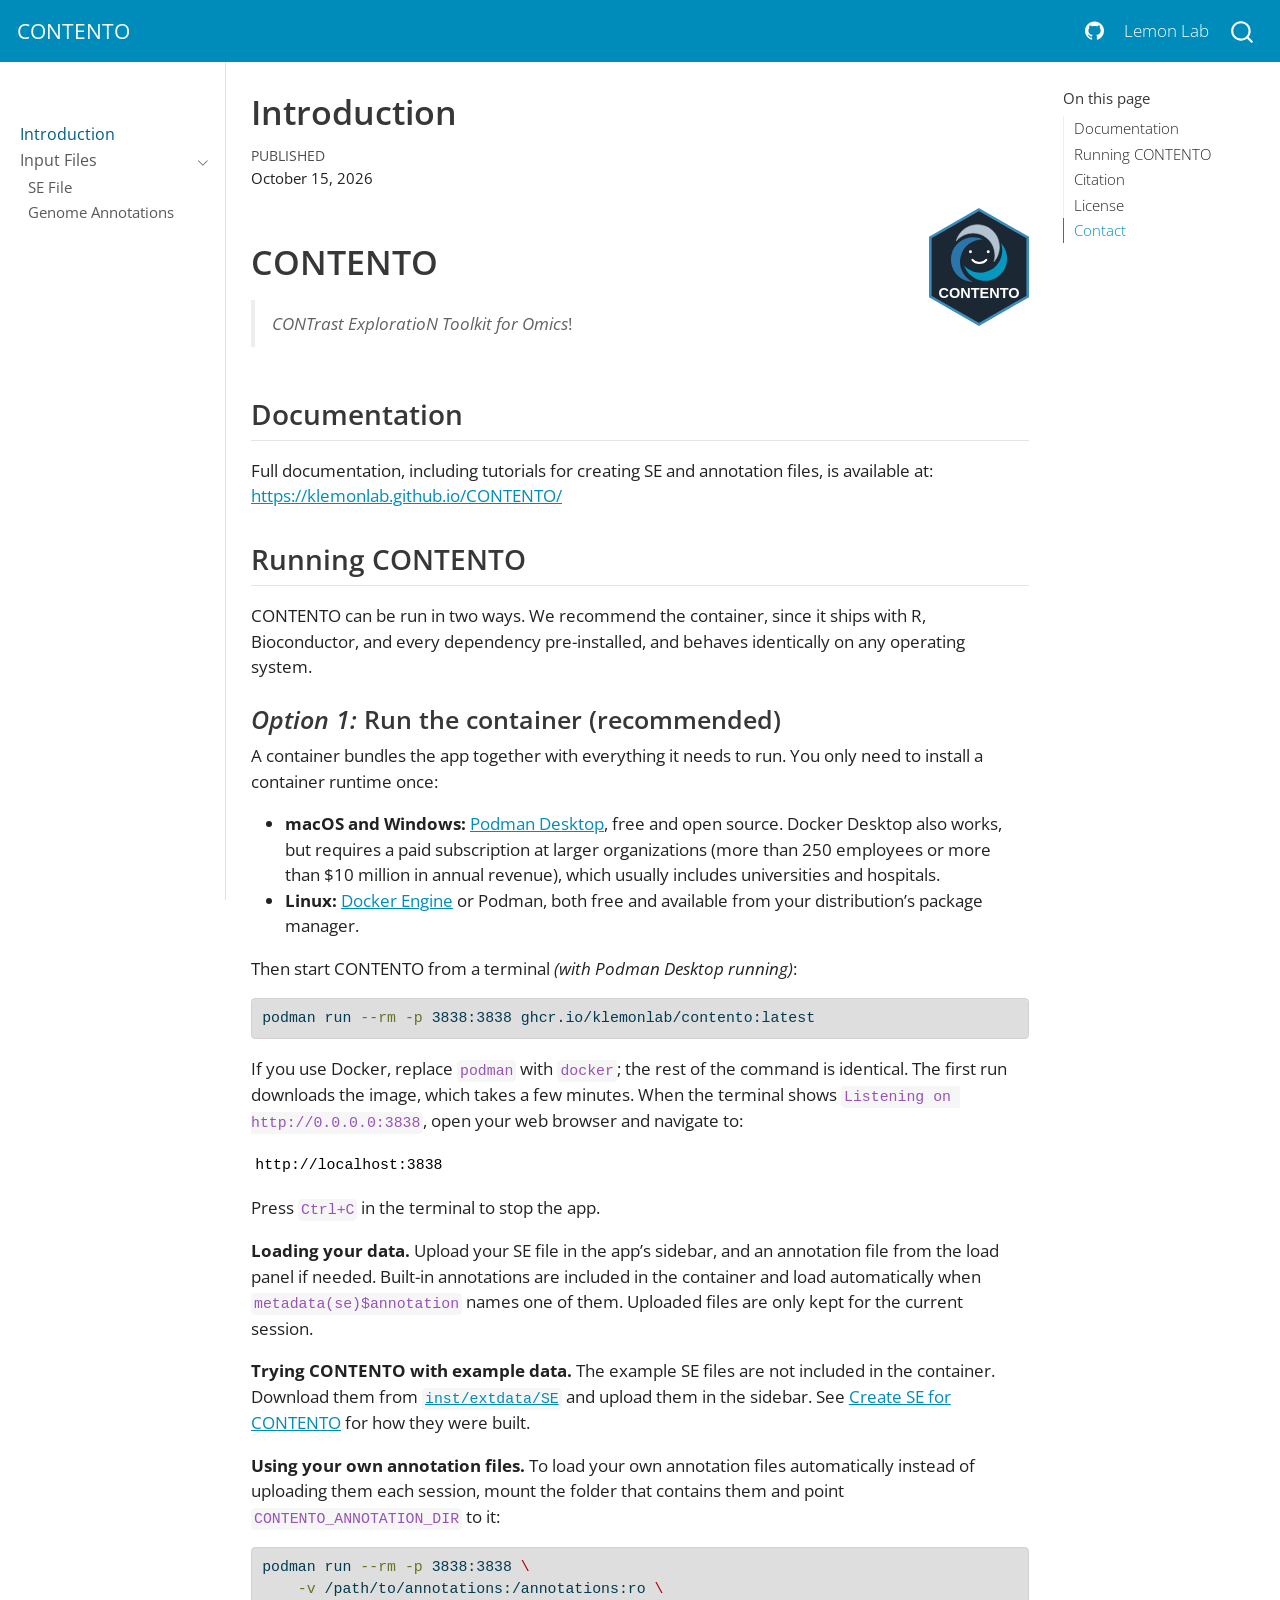
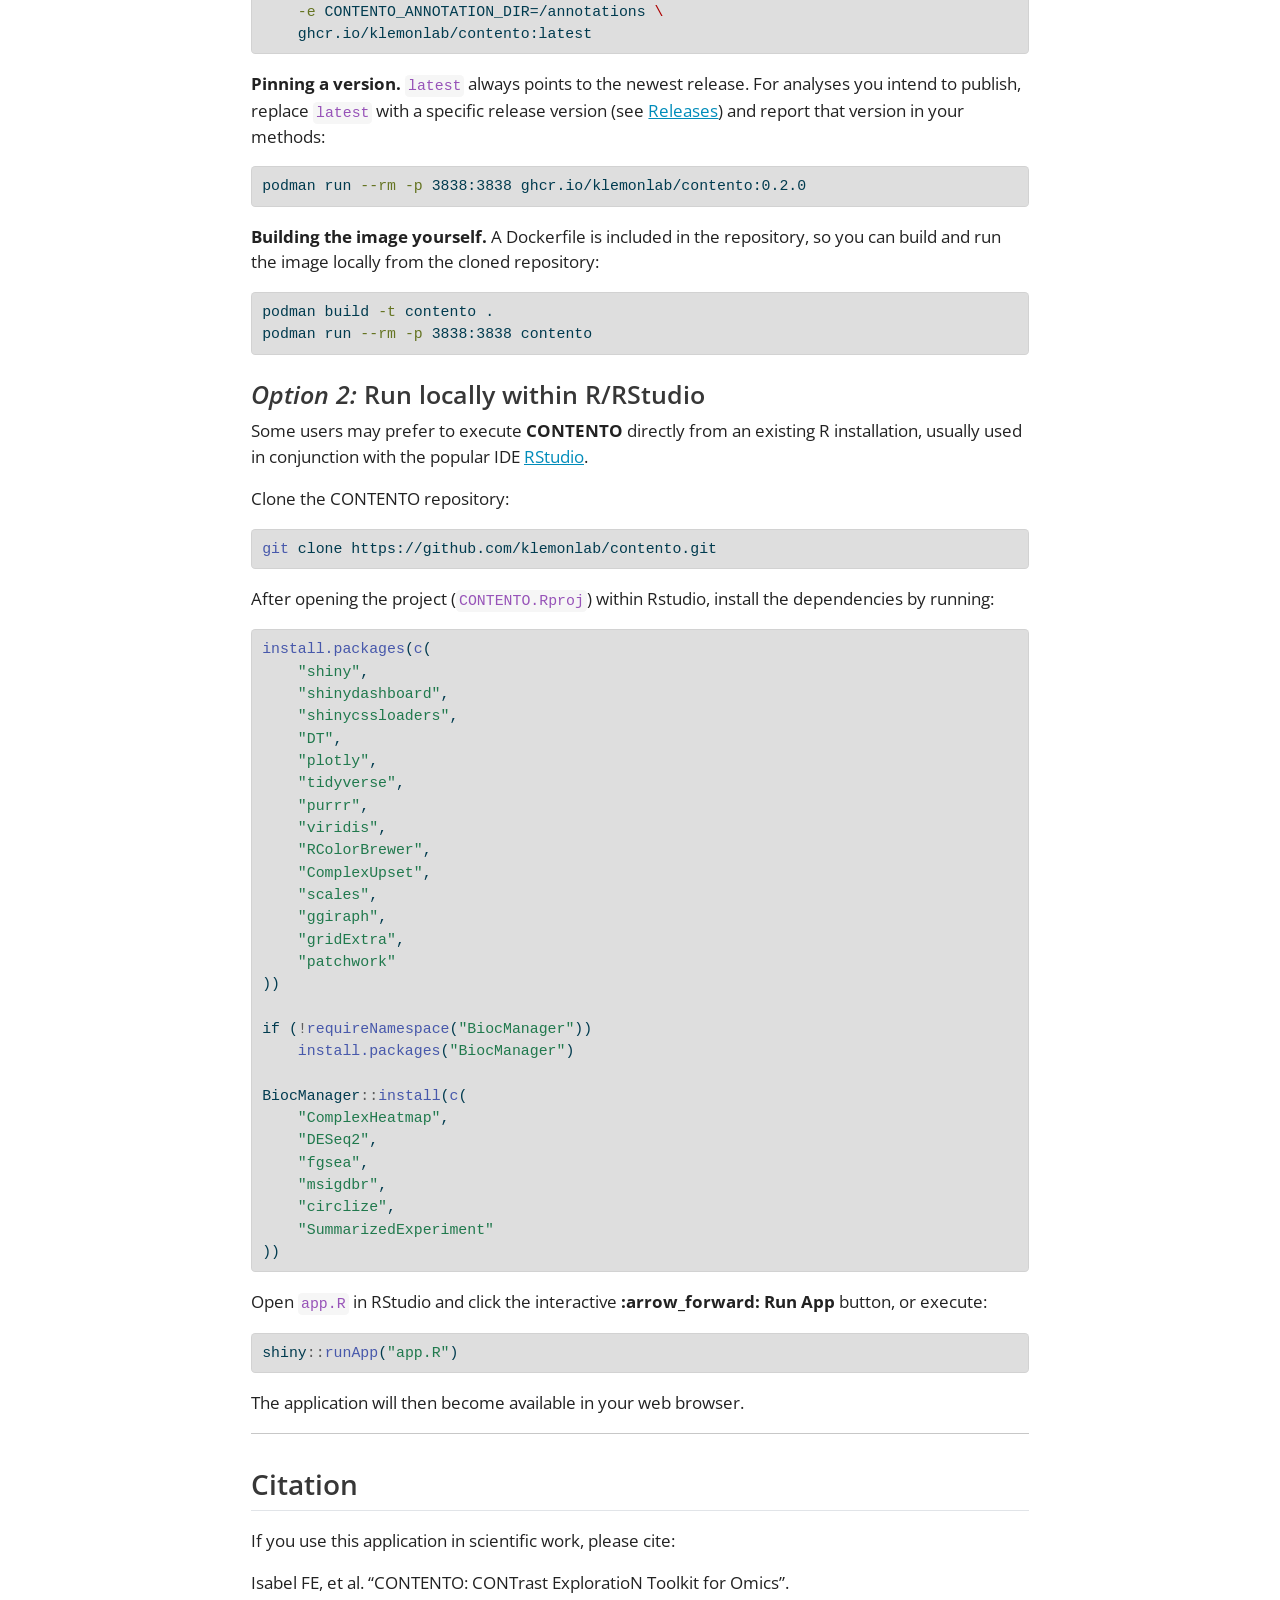
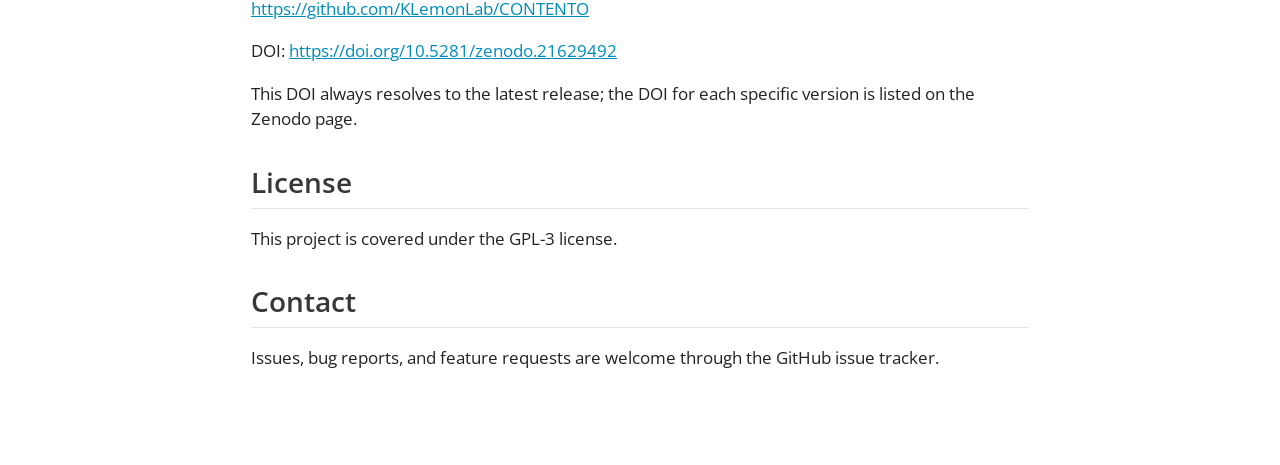
==== docs/index.html @ 4743ede8 "Docs: where to get example files; list built-in annotations" ====
<!DOCTYPE html>
<html xmlns="http://www.w3.org/1999/xhtml" lang="en" xml:lang="en"><head>

<meta charset="utf-8">
<meta name="generator" content="quarto-1.3.433">

<meta name="viewport" content="width=device-width, initial-scale=1.0, user-scalable=yes">

<meta name="dcterms.date" content="2026-10-15">

<title>CONTENTO - Introduction</title>
<style>
code{white-space: pre-wrap;}
span.smallcaps{font-variant: small-caps;}
div.columns{display: flex; gap: min(4vw, 1.5em);}
div.column{flex: auto; overflow-x: auto;}
div.hanging-indent{margin-left: 1.5em; text-indent: -1.5em;}
ul.task-list{list-style: none;}
ul.task-list li input[type="checkbox"] {
  width: 0.8em;
  margin: 0 0.8em 0.2em -1em; /* quarto-specific, see https://github.com/quarto-dev/quarto-cli/issues/4556 */ 
  vertical-align: middle;
}
/* CSS for syntax highlighting */
pre > code.sourceCode { white-space: pre; position: relative; }
pre > code.sourceCode > span { display: inline-block; line-height: 1.25; }
pre > code.sourceCode > span:empty { height: 1.2em; }
.sourceCode { overflow: visible; }
code.sourceCode > span { color: inherit; text-decoration: inherit; }
div.sourceCode { margin: 1em 0; }
pre.sourceCode { margin: 0; }
@media screen {
div.sourceCode { overflow: auto; }
}
@media print {
pre > code.sourceCode { white-space: pre-wrap; }
pre > code.sourceCode > span { text-indent: -5em; padding-left: 5em; }
}
pre.numberSource code
  { counter-reset: source-line 0; }
pre.numberSource code > span
  { position: relative; left: -4em; counter-increment: source-line; }
pre.numberSource code > span > a:first-child::before
  { content: counter(source-line);
    position: relative; left: -1em; text-align: right; vertical-align: baseline;
    border: none; display: inline-block;
    -webkit-touch-callout: none; -webkit-user-select: none;
    -khtml-user-select: none; -moz-user-select: none;
    -ms-user-select: none; user-select: none;
    padding: 0 4px; width: 4em;
  }
pre.numberSource { margin-left: 3em;  padding-left: 4px; }
div.sourceCode
  {   }
@media screen {
pre > code.sourceCode > span > a:first-child::before { text-decoration: underline; }
}
</style>


<script src="site_libs/quarto-nav/quarto-nav.js"></script>
<script src="site_libs/quarto-nav/headroom.min.js"></script>
<script src="site_libs/clipboard/clipboard.min.js"></script>
<script src="site_libs/quarto-search/autocomplete.umd.js"></script>
<script src="site_libs/quarto-search/fuse.min.js"></script>
<script src="site_libs/quarto-search/quarto-search.js"></script>
<meta name="quarto:offset" content="./">
<script src="site_libs/quarto-html/quarto.js"></script>
<script src="site_libs/quarto-html/popper.min.js"></script>
<script src="site_libs/quarto-html/tippy.umd.min.js"></script>
<script src="site_libs/quarto-html/anchor.min.js"></script>
<link href="site_libs/quarto-html/tippy.css" rel="stylesheet">
<link href="site_libs/quarto-html/quarto-syntax-highlighting.css" rel="stylesheet" id="quarto-text-highlighting-styles">
<script src="site_libs/bootstrap/bootstrap.min.js"></script>
<link href="site_libs/bootstrap/bootstrap-icons.css" rel="stylesheet">
<link href="site_libs/bootstrap/bootstrap.min.css" rel="stylesheet" id="quarto-bootstrap" data-mode="light">
<script id="quarto-search-options" type="application/json">{
  "location": "navbar",
  "copy-button": false,
  "collapse-after": 3,
  "panel-placement": "end",
  "type": "overlay",
  "limit": 20,
  "language": {
    "search-no-results-text": "No results",
    "search-matching-documents-text": "matching documents",
    "search-copy-link-title": "Copy link to search",
    "search-hide-matches-text": "Hide additional matches",
    "search-more-match-text": "more match in this document",
    "search-more-matches-text": "more matches in this document",
    "search-clear-button-title": "Clear",
    "search-detached-cancel-button-title": "Cancel",
    "search-submit-button-title": "Submit",
    "search-label": "Search"
  }
}</script>


</head>

<body class="nav-sidebar docked nav-fixed">

<div id="quarto-search-results"></div>
  <header id="quarto-header" class="headroom fixed-top">
    <nav class="navbar navbar-expand-lg navbar-dark ">
      <div class="navbar-container container-fluid">
      <div class="navbar-brand-container">
    <a class="navbar-brand" href="./index.html">
    <span class="navbar-title"><strong>CONTENTO</strong></span>
    </a>
  </div>
            <div id="quarto-search" class="" title="Search"></div>
          <button class="navbar-toggler" type="button" data-bs-toggle="collapse" data-bs-target="#navbarCollapse" aria-controls="navbarCollapse" aria-expanded="false" aria-label="Toggle navigation" onclick="if (window.quartoToggleHeadroom) { window.quartoToggleHeadroom(); }">
  <span class="navbar-toggler-icon"></span>
</button>
          <div class="collapse navbar-collapse" id="navbarCollapse">
            <ul class="navbar-nav navbar-nav-scroll ms-auto">
  <li class="nav-item compact">
    <a class="nav-link" href="https://github.com/KLemonLab/CONTENTO" rel="" target=""><i class="bi bi-github" role="img" aria-label="GitHub">
</i> 
 <span class="menu-text"></span></a>
  </li>  
  <li class="nav-item">
    <a class="nav-link" href="https://www.bcm.edu/research/faculty-labs/katherine-lemon-lab" rel="" target="">
 <span class="menu-text">Lemon Lab</span></a>
  </li>  
</ul>
            <div class="quarto-navbar-tools">
</div>
          </div> <!-- /navcollapse -->
      </div> <!-- /container-fluid -->
    </nav>
  <nav class="quarto-secondary-nav">
    <div class="container-fluid d-flex">
      <button type="button" class="quarto-btn-toggle btn" data-bs-toggle="collapse" data-bs-target="#quarto-sidebar,#quarto-sidebar-glass" aria-controls="quarto-sidebar" aria-expanded="false" aria-label="Toggle sidebar navigation" onclick="if (window.quartoToggleHeadroom) { window.quartoToggleHeadroom(); }">
        <i class="bi bi-layout-text-sidebar-reverse"></i>
      </button>
      <nav class="quarto-page-breadcrumbs" aria-label="breadcrumb"><ol class="breadcrumb"><li class="breadcrumb-item"><a href="./index.html">Introduction</a></li></ol></nav>
      <a class="flex-grow-1" role="button" data-bs-toggle="collapse" data-bs-target="#quarto-sidebar,#quarto-sidebar-glass" aria-controls="quarto-sidebar" aria-expanded="false" aria-label="Toggle sidebar navigation" onclick="if (window.quartoToggleHeadroom) { window.quartoToggleHeadroom(); }">      
      </a>
      <button type="button" class="btn quarto-search-button" aria-label="" onclick="window.quartoOpenSearch();">
        <i class="bi bi-search"></i>
      </button>
    </div>
  </nav>
</header>
<!-- content -->
<div id="quarto-content" class="quarto-container page-columns page-rows-contents page-layout-full page-navbar">
<!-- sidebar -->
  <nav id="quarto-sidebar" class="sidebar collapse collapse-horizontal sidebar-navigation docked overflow-auto">
        <div class="mt-2 flex-shrink-0 align-items-center">
        <div class="sidebar-search">
        <div id="quarto-search" class="" title="Search"></div>
        </div>
        </div>
    <div class="sidebar-menu-container"> 
    <ul class="list-unstyled mt-1">
        <li class="sidebar-item">
  <div class="sidebar-item-container"> 
  <a href="./index.html" class="sidebar-item-text sidebar-link active">
 <span class="menu-text">Introduction</span></a>
  </div>
</li>
        <li class="sidebar-item sidebar-item-section">
      <div class="sidebar-item-container"> 
            <a class="sidebar-item-text sidebar-link text-start" data-bs-toggle="collapse" data-bs-target="#quarto-sidebar-section-1" aria-expanded="true">
 <span class="menu-text">Input Files</span></a>
          <a class="sidebar-item-toggle text-start" data-bs-toggle="collapse" data-bs-target="#quarto-sidebar-section-1" aria-expanded="true" aria-label="Toggle section">
            <i class="bi bi-chevron-right ms-2"></i>
          </a> 
      </div>
      <ul id="quarto-sidebar-section-1" class="collapse list-unstyled sidebar-section depth1 show">  
          <li class="sidebar-item">
  <div class="sidebar-item-container"> 
  <a href="./create-se-file.html" class="sidebar-item-text sidebar-link">
 <span class="menu-text">SE File</span></a>
  </div>
</li>
          <li class="sidebar-item">
  <div class="sidebar-item-container"> 
  <a href="./create-genome-annotations.html" class="sidebar-item-text sidebar-link">
 <span class="menu-text">Genome Annotations</span></a>
  </div>
</li>
      </ul>
  </li>
    </ul>
    </div>
</nav>
<div id="quarto-sidebar-glass" data-bs-toggle="collapse" data-bs-target="#quarto-sidebar,#quarto-sidebar-glass"></div>
<!-- margin-sidebar -->
    <div id="quarto-margin-sidebar" class="sidebar margin-sidebar">
        <nav id="TOC" role="doc-toc" class="toc-active">
    <h2 id="toc-title">On this page</h2>
   
  <ul class="collapse">
  <li><a href="#documentation" id="toc-documentation" class="nav-link active" data-scroll-target="#documentation">Documentation</a></li>
  <li><a href="#running-contento" id="toc-running-contento" class="nav-link" data-scroll-target="#running-contento">Running CONTENTO</a></li>
  <li><a href="#citation" id="toc-citation" class="nav-link" data-scroll-target="#citation">Citation</a></li>
  <li><a href="#license" id="toc-license" class="nav-link" data-scroll-target="#license">License</a></li>
  <li><a href="#contact" id="toc-contact" class="nav-link" data-scroll-target="#contact">Contact</a></li>
  </ul>
</nav>
    </div>
<!-- main -->
<main class="content column-body" id="quarto-document-content">

<header id="title-block-header" class="quarto-title-block default">
<div class="quarto-title">
<h1 class="title">Introduction</h1>
</div>



<div class="quarto-title-meta">

    
    <div>
    <div class="quarto-title-meta-heading">Published</div>
    <div class="quarto-title-meta-contents">
      <p class="date">October 15, 2026</p>
    </div>
  </div>
  
    
  </div>
  

</header>

<div class="columns">
<div class="column" style="width:75%;">
<section id="contento" class="level1">
<h1>CONTENTO</h1>
<blockquote class="blockquote">
<p><em>CONTrast ExploratioN Toolkit for Omics</em>!</p>
</blockquote>
</section>
</div><div class="column" style="width:25%;">
<div class="quarto-figure quarto-figure-right">
<figure class="figure">
<p><img src="images/logo_hex-01.svg" class="img-fluid figure-img" width="100"></p>
</figure>
</div>
</div>
</div>
<section id="documentation" class="level2">
<h2 class="anchored" data-anchor-id="documentation">Documentation</h2>
<p>Full documentation, including tutorials for creating SE and annotation files, is available at: <a href="https://klemonlab.github.io/CONTENTO/" class="uri">https://klemonlab.github.io/CONTENTO/</a></p>
</section>
<section id="running-contento" class="level2">
<h2 class="anchored" data-anchor-id="running-contento">Running CONTENTO</h2>
<p>CONTENTO can be run in two ways. We recommend the container, since it ships with R, Bioconductor, and every dependency pre-installed, and behaves identically on any operating system.</p>
<section id="option-1-run-the-container-recommended" class="level3">
<h3 class="anchored" data-anchor-id="option-1-run-the-container-recommended"><em>Option 1:</em> Run the container (recommended)</h3>
<p>A container bundles the app together with everything it needs to run. You only need to install a container runtime once:</p>
<ul>
<li><strong>macOS and Windows:</strong> <a href="https://podman-desktop.io/">Podman Desktop</a>, free and open source. Docker Desktop also works, but requires a paid subscription at larger organizations (more than 250 employees or more than $10 million in annual revenue), which usually includes universities and hospitals.</li>
<li><strong>Linux:</strong> <a href="https://docs.docker.com/engine/install/">Docker Engine</a> or Podman, both free and available from your distribution’s package manager.</li>
</ul>
<p>Then start CONTENTO from a terminal <em>(with Podman Desktop running)</em>:</p>
<div class="cell">
<div class="sourceCode cell-code" id="cb1"><pre class="sourceCode bash code-with-copy"><code class="sourceCode bash"><span id="cb1-1"><a href="#cb1-1" aria-hidden="true" tabindex="-1"></a><span class="ex">podman</span> run <span class="at">--rm</span> <span class="at">-p</span> 3838:3838 ghcr.io/klemonlab/contento:latest</span></code><button title="Copy to Clipboard" class="code-copy-button"><i class="bi"></i></button></pre></div>
</div>
<p>If you use Docker, replace <code>podman</code> with <code>docker</code>; the rest of the command is identical. The first run downloads the image, which takes a few minutes. When the terminal shows <code>Listening on http://0.0.0.0:3838</code>, open your web browser and navigate to:</p>
<pre><code>http://localhost:3838</code></pre>
<p>Press <code>Ctrl+C</code> in the terminal to stop the app.</p>
<p><strong>Loading your data.</strong> Upload your SE file in the app’s sidebar, and an annotation file from the load panel if needed. Built-in annotations are included in the container and load automatically when <code>metadata(se)$annotation</code> names one of them. Uploaded files are only kept for the current session.</p>
<p><strong>Trying CONTENTO with example data.</strong> The example SE files are not included in the container. Download them from <a href="https://github.com/KLemonLab/CONTENTO/tree/main/inst/extdata/SE"><code>inst/extdata/SE</code></a> and upload them in the sidebar. See <a href="create-se-file.html">Create SE for CONTENTO</a> for how they were built.</p>
<p><strong>Using your own annotation files.</strong> To load your own annotation files automatically instead of uploading them each session, mount the folder that contains them and point <code>CONTENTO_ANNOTATION_DIR</code> to it:</p>
<div class="cell">
<div class="sourceCode cell-code" id="cb3"><pre class="sourceCode bash code-with-copy"><code class="sourceCode bash"><span id="cb3-1"><a href="#cb3-1" aria-hidden="true" tabindex="-1"></a><span class="ex">podman</span> run <span class="at">--rm</span> <span class="at">-p</span> 3838:3838 <span class="dt">\</span></span>
<span id="cb3-2"><a href="#cb3-2" aria-hidden="true" tabindex="-1"></a>    <span class="at">-v</span> /path/to/annotations:/annotations:ro <span class="dt">\</span></span>
<span id="cb3-3"><a href="#cb3-3" aria-hidden="true" tabindex="-1"></a>    <span class="at">-e</span> CONTENTO_ANNOTATION_DIR=/annotations <span class="dt">\</span></span>
<span id="cb3-4"><a href="#cb3-4" aria-hidden="true" tabindex="-1"></a>    ghcr.io/klemonlab/contento:latest</span></code><button title="Copy to Clipboard" class="code-copy-button"><i class="bi"></i></button></pre></div>
</div>
<p><strong>Pinning a version.</strong> <code>latest</code> always points to the newest release. For analyses you intend to publish, replace <code>latest</code> with a specific release version (see <a href="https://github.com/KLemonLab/CONTENTO/releases">Releases</a>) and report that version in your methods:</p>
<div class="cell">
<div class="sourceCode cell-code" id="cb4"><pre class="sourceCode bash code-with-copy"><code class="sourceCode bash"><span id="cb4-1"><a href="#cb4-1" aria-hidden="true" tabindex="-1"></a><span class="ex">podman</span> run <span class="at">--rm</span> <span class="at">-p</span> 3838:3838 ghcr.io/klemonlab/contento:0.2.0</span></code><button title="Copy to Clipboard" class="code-copy-button"><i class="bi"></i></button></pre></div>
</div>
<p><strong>Building the image yourself.</strong> A Dockerfile is included in the repository, so you can build and run the image locally from the cloned repository:</p>
<div class="cell">
<div class="sourceCode cell-code" id="cb5"><pre class="sourceCode bash code-with-copy"><code class="sourceCode bash"><span id="cb5-1"><a href="#cb5-1" aria-hidden="true" tabindex="-1"></a><span class="ex">podman</span> build <span class="at">-t</span> contento .</span>
<span id="cb5-2"><a href="#cb5-2" aria-hidden="true" tabindex="-1"></a><span class="ex">podman</span> run <span class="at">--rm</span> <span class="at">-p</span> 3838:3838 contento</span></code><button title="Copy to Clipboard" class="code-copy-button"><i class="bi"></i></button></pre></div>
</div>
</section>
<section id="option-2-run-locally-within-rrstudio" class="level3">
<h3 class="anchored" data-anchor-id="option-2-run-locally-within-rrstudio"><em>Option 2:</em> Run locally within R/RStudio</h3>
<p>Some users may prefer to execute <strong>CONTENTO</strong> directly from an existing R installation, usually used in conjunction with the popular IDE <a href="https://posit.co/download/rstudio-desktop">RStudio</a>.</p>
<p>Clone the CONTENTO repository:</p>
<div class="cell">
<div class="sourceCode cell-code" id="cb6"><pre class="sourceCode bash code-with-copy"><code class="sourceCode bash"><span id="cb6-1"><a href="#cb6-1" aria-hidden="true" tabindex="-1"></a><span class="fu">git</span> clone https://github.com/klemonlab/contento.git</span></code><button title="Copy to Clipboard" class="code-copy-button"><i class="bi"></i></button></pre></div>
</div>
<p>After opening the project (<code>CONTENTO.Rproj</code>) within Rstudio, install the dependencies by running:</p>
<div class="cell">
<div class="sourceCode cell-code" id="cb7"><pre class="sourceCode r code-with-copy"><code class="sourceCode r"><span id="cb7-1"><a href="#cb7-1" aria-hidden="true" tabindex="-1"></a><span class="fu">install.packages</span>(<span class="fu">c</span>(</span>
<span id="cb7-2"><a href="#cb7-2" aria-hidden="true" tabindex="-1"></a>    <span class="st">"shiny"</span>,</span>
<span id="cb7-3"><a href="#cb7-3" aria-hidden="true" tabindex="-1"></a>    <span class="st">"shinydashboard"</span>,</span>
<span id="cb7-4"><a href="#cb7-4" aria-hidden="true" tabindex="-1"></a>    <span class="st">"shinycssloaders"</span>,</span>
<span id="cb7-5"><a href="#cb7-5" aria-hidden="true" tabindex="-1"></a>    <span class="st">"DT"</span>,</span>
<span id="cb7-6"><a href="#cb7-6" aria-hidden="true" tabindex="-1"></a>    <span class="st">"plotly"</span>,</span>
<span id="cb7-7"><a href="#cb7-7" aria-hidden="true" tabindex="-1"></a>    <span class="st">"tidyverse"</span>,</span>
<span id="cb7-8"><a href="#cb7-8" aria-hidden="true" tabindex="-1"></a>    <span class="st">"purrr"</span>,</span>
<span id="cb7-9"><a href="#cb7-9" aria-hidden="true" tabindex="-1"></a>    <span class="st">"viridis"</span>,</span>
<span id="cb7-10"><a href="#cb7-10" aria-hidden="true" tabindex="-1"></a>    <span class="st">"RColorBrewer"</span>,</span>
<span id="cb7-11"><a href="#cb7-11" aria-hidden="true" tabindex="-1"></a>    <span class="st">"ComplexUpset"</span>,</span>
<span id="cb7-12"><a href="#cb7-12" aria-hidden="true" tabindex="-1"></a>    <span class="st">"scales"</span>,</span>
<span id="cb7-13"><a href="#cb7-13" aria-hidden="true" tabindex="-1"></a>    <span class="st">"ggiraph"</span>,</span>
<span id="cb7-14"><a href="#cb7-14" aria-hidden="true" tabindex="-1"></a>    <span class="st">"gridExtra"</span>,</span>
<span id="cb7-15"><a href="#cb7-15" aria-hidden="true" tabindex="-1"></a>    <span class="st">"patchwork"</span></span>
<span id="cb7-16"><a href="#cb7-16" aria-hidden="true" tabindex="-1"></a>))</span>
<span id="cb7-17"><a href="#cb7-17" aria-hidden="true" tabindex="-1"></a></span>
<span id="cb7-18"><a href="#cb7-18" aria-hidden="true" tabindex="-1"></a><span class="cf">if</span> (<span class="sc">!</span><span class="fu">requireNamespace</span>(<span class="st">"BiocManager"</span>))</span>
<span id="cb7-19"><a href="#cb7-19" aria-hidden="true" tabindex="-1"></a>    <span class="fu">install.packages</span>(<span class="st">"BiocManager"</span>)</span>
<span id="cb7-20"><a href="#cb7-20" aria-hidden="true" tabindex="-1"></a></span>
<span id="cb7-21"><a href="#cb7-21" aria-hidden="true" tabindex="-1"></a>BiocManager<span class="sc">::</span><span class="fu">install</span>(<span class="fu">c</span>(</span>
<span id="cb7-22"><a href="#cb7-22" aria-hidden="true" tabindex="-1"></a>    <span class="st">"ComplexHeatmap"</span>,</span>
<span id="cb7-23"><a href="#cb7-23" aria-hidden="true" tabindex="-1"></a>    <span class="st">"DESeq2"</span>,</span>
<span id="cb7-24"><a href="#cb7-24" aria-hidden="true" tabindex="-1"></a>    <span class="st">"fgsea"</span>,</span>
<span id="cb7-25"><a href="#cb7-25" aria-hidden="true" tabindex="-1"></a>    <span class="st">"msigdbr"</span>,</span>
<span id="cb7-26"><a href="#cb7-26" aria-hidden="true" tabindex="-1"></a>    <span class="st">"circlize"</span>,</span>
<span id="cb7-27"><a href="#cb7-27" aria-hidden="true" tabindex="-1"></a>    <span class="st">"SummarizedExperiment"</span></span>
<span id="cb7-28"><a href="#cb7-28" aria-hidden="true" tabindex="-1"></a>))</span></code><button title="Copy to Clipboard" class="code-copy-button"><i class="bi"></i></button></pre></div>
</div>
<p>Open <code>app.R</code> in RStudio and click the interactive <strong>:arrow_forward: Run App</strong> button, or execute:</p>
<div class="cell">
<div class="sourceCode cell-code" id="cb8"><pre class="sourceCode r code-with-copy"><code class="sourceCode r"><span id="cb8-1"><a href="#cb8-1" aria-hidden="true" tabindex="-1"></a>shiny<span class="sc">::</span><span class="fu">runApp</span>(<span class="st">"app.R"</span>)</span></code><button title="Copy to Clipboard" class="code-copy-button"><i class="bi"></i></button></pre></div>
</div>
<p>The application will then become available in your web browser.</p>
<hr>
</section>
</section>
<section id="citation" class="level2">
<h2 class="anchored" data-anchor-id="citation">Citation</h2>
<p>If you use this application in scientific work, please cite:</p>
<p>Isabel FE, et al.&nbsp;“CONTENTO: CONTrast ExploratioN Toolkit for Omics”. <a href="https://github.com/KLemonLab/CONTENTO" class="uri">https://github.com/KLemonLab/CONTENTO</a></p>
<p>DOI: <a href="https://doi.org/10.5281/zenodo.21629492" class="uri">https://doi.org/10.5281/zenodo.21629492</a></p>
<p>This DOI always resolves to the latest release; the DOI for each specific version is listed on the Zenodo page.</p>
</section>
<section id="license" class="level2">
<h2 class="anchored" data-anchor-id="license">License</h2>
<p>This project is covered under the GPL-3 license.</p>
</section>
<section id="contact" class="level2">
<h2 class="anchored" data-anchor-id="contact">Contact</h2>
<p>Issues, bug reports, and feature requests are welcome through the GitHub issue tracker.</p>


</section>

</main> <!-- /main -->
<script id="quarto-html-after-body" type="application/javascript">
window.document.addEventListener("DOMContentLoaded", function (event) {
  const toggleBodyColorMode = (bsSheetEl) => {
    const mode = bsSheetEl.getAttribute("data-mode");
    const bodyEl = window.document.querySelector("body");
    if (mode === "dark") {
      bodyEl.classList.add("quarto-dark");
      bodyEl.classList.remove("quarto-light");
    } else {
      bodyEl.classList.add("quarto-light");
      bodyEl.classList.remove("quarto-dark");
    }
  }
  const toggleBodyColorPrimary = () => {
    const bsSheetEl = window.document.querySelector("link#quarto-bootstrap");
    if (bsSheetEl) {
      toggleBodyColorMode(bsSheetEl);
    }
  }
  toggleBodyColorPrimary();  
  const icon = "";
  const anchorJS = new window.AnchorJS();
  anchorJS.options = {
    placement: 'right',
    icon: icon
  };
  anchorJS.add('.anchored');
  const isCodeAnnotation = (el) => {
    for (const clz of el.classList) {
      if (clz.startsWith('code-annotation-')) {                     
        return true;
      }
    }
    return false;
  }
  const clipboard = new window.ClipboardJS('.code-copy-button', {
    text: function(trigger) {
      const codeEl = trigger.previousElementSibling.cloneNode(true);
      for (const childEl of codeEl.children) {
        if (isCodeAnnotation(childEl)) {
          childEl.remove();
        }
      }
      return codeEl.innerText;
    }
  });
  clipboard.on('success', function(e) {
    // button target
    const button = e.trigger;
    // don't keep focus
    button.blur();
    // flash "checked"
    button.classList.add('code-copy-button-checked');
    var currentTitle = button.getAttribute("title");
    button.setAttribute("title", "Copied!");
    let tooltip;
    if (window.bootstrap) {
      button.setAttribute("data-bs-toggle", "tooltip");
      button.setAttribute("data-bs-placement", "left");
      button.setAttribute("data-bs-title", "Copied!");
      tooltip = new bootstrap.Tooltip(button, 
        { trigger: "manual", 
          customClass: "code-copy-button-tooltip",
          offset: [0, -8]});
      tooltip.show();    
    }
    setTimeout(function() {
      if (tooltip) {
        tooltip.hide();
        button.removeAttribute("data-bs-title");
        button.removeAttribute("data-bs-toggle");
        button.removeAttribute("data-bs-placement");
      }
      button.setAttribute("title", currentTitle);
      button.classList.remove('code-copy-button-checked');
    }, 1000);
    // clear code selection
    e.clearSelection();
  });
  function tippyHover(el, contentFn) {
    const config = {
      allowHTML: true,
      content: contentFn,
      maxWidth: 500,
      delay: 100,
      arrow: false,
      appendTo: function(el) {
          return el.parentElement;
      },
      interactive: true,
      interactiveBorder: 10,
      theme: 'quarto',
      placement: 'bottom-start'
    };
    window.tippy(el, config); 
  }
  const noterefs = window.document.querySelectorAll('a[role="doc-noteref"]');
  for (var i=0; i<noterefs.length; i++) {
    const ref = noterefs[i];
    tippyHover(ref, function() {
      // use id or data attribute instead here
      let href = ref.getAttribute('data-footnote-href') || ref.getAttribute('href');
      try { href = new URL(href).hash; } catch {}
      const id = href.replace(/^#\/?/, "");
      const note = window.document.getElementById(id);
      return note.innerHTML;
    });
  }
      let selectedAnnoteEl;
      const selectorForAnnotation = ( cell, annotation) => {
        let cellAttr = 'data-code-cell="' + cell + '"';
        let lineAttr = 'data-code-annotation="' +  annotation + '"';
        const selector = 'span[' + cellAttr + '][' + lineAttr + ']';
        return selector;
      }
      const selectCodeLines = (annoteEl) => {
        const doc = window.document;
        const targetCell = annoteEl.getAttribute("data-target-cell");
        const targetAnnotation = annoteEl.getAttribute("data-target-annotation");
        const annoteSpan = window.document.querySelector(selectorForAnnotation(targetCell, targetAnnotation));
        const lines = annoteSpan.getAttribute("data-code-lines").split(",");
        const lineIds = lines.map((line) => {
          return targetCell + "-" + line;
        })
        let top = null;
        let height = null;
        let parent = null;
        if (lineIds.length > 0) {
            //compute the position of the single el (top and bottom and make a div)
            const el = window.document.getElementById(lineIds[0]);
            top = el.offsetTop;
            height = el.offsetHeight;
            parent = el.parentElement.parentElement;
          if (lineIds.length > 1) {
            const lastEl = window.document.getElementById(lineIds[lineIds.length - 1]);
            const bottom = lastEl.offsetTop + lastEl.offsetHeight;
            height = bottom - top;
          }
          if (top !== null && height !== null && parent !== null) {
            // cook up a div (if necessary) and position it 
            let div = window.document.getElementById("code-annotation-line-highlight");
            if (div === null) {
              div = window.document.createElement("div");
              div.setAttribute("id", "code-annotation-line-highlight");
              div.style.position = 'absolute';
              parent.appendChild(div);
            }
            div.style.top = top - 2 + "px";
            div.style.height = height + 4 + "px";
            let gutterDiv = window.document.getElementById("code-annotation-line-highlight-gutter");
            if (gutterDiv === null) {
              gutterDiv = window.document.createElement("div");
              gutterDiv.setAttribute("id", "code-annotation-line-highlight-gutter");
              gutterDiv.style.position = 'absolute';
              const codeCell = window.document.getElementById(targetCell);
              const gutter = codeCell.querySelector('.code-annotation-gutter');
              gutter.appendChild(gutterDiv);
            }
            gutterDiv.style.top = top - 2 + "px";
            gutterDiv.style.height = height + 4 + "px";
          }
          selectedAnnoteEl = annoteEl;
        }
      };
      const unselectCodeLines = () => {
        const elementsIds = ["code-annotation-line-highlight", "code-annotation-line-highlight-gutter"];
        elementsIds.forEach((elId) => {
          const div = window.document.getElementById(elId);
          if (div) {
            div.remove();
          }
        });
        selectedAnnoteEl = undefined;
      };
      // Attach click handler to the DT
      const annoteDls = window.document.querySelectorAll('dt[data-target-cell]');
      for (const annoteDlNode of annoteDls) {
        annoteDlNode.addEventListener('click', (event) => {
          const clickedEl = event.target;
          if (clickedEl !== selectedAnnoteEl) {
            unselectCodeLines();
            const activeEl = window.document.querySelector('dt[data-target-cell].code-annotation-active');
            if (activeEl) {
              activeEl.classList.remove('code-annotation-active');
            }
            selectCodeLines(clickedEl);
            clickedEl.classList.add('code-annotation-active');
          } else {
            // Unselect the line
            unselectCodeLines();
            clickedEl.classList.remove('code-annotation-active');
          }
        });
      }
  const findCites = (el) => {
    const parentEl = el.parentElement;
    if (parentEl) {
      const cites = parentEl.dataset.cites;
      if (cites) {
        return {
          el,
          cites: cites.split(' ')
        };
      } else {
        return findCites(el.parentElement)
      }
    } else {
      return undefined;
    }
  };
  var bibliorefs = window.document.querySelectorAll('a[role="doc-biblioref"]');
  for (var i=0; i<bibliorefs.length; i++) {
    const ref = bibliorefs[i];
    const citeInfo = findCites(ref);
    if (citeInfo) {
      tippyHover(citeInfo.el, function() {
        var popup = window.document.createElement('div');
        citeInfo.cites.forEach(function(cite) {
          var citeDiv = window.document.createElement('div');
          citeDiv.classList.add('hanging-indent');
          citeDiv.classList.add('csl-entry');
          var biblioDiv = window.document.getElementById('ref-' + cite);
          if (biblioDiv) {
            citeDiv.innerHTML = biblioDiv.innerHTML;
          }
          popup.appendChild(citeDiv);
        });
        return popup.innerHTML;
      });
    }
  }
});
</script>
</div> <!-- /content -->



</body></html>
---- docs/site_libs/quarto-html/tippy.css ----
.tippy-box[data-animation=fade][data-state=hidden]{opacity:0}[data-tippy-root]{max-width:calc(100vw - 10px)}.tippy-box{position:relative;background-color:#333;color:#fff;border-radius:4px;font-size:14px;line-height:1.4;white-space:normal;outline:0;transition-property:transform,visibility,opacity}.tippy-box[data-placement^=top]>.tippy-arrow{bottom:0}.tippy-box[data-placement^=top]>.tippy-arrow:before{bottom:-7px;left:0;border-width:8px 8px 0;border-top-color:initial;transform-origin:center top}.tippy-box[data-placement^=bottom]>.tippy-arrow{top:0}.tippy-box[data-placement^=bottom]>.tippy-arrow:before{top:-7px;left:0;border-width:0 8px 8px;border-bottom-color:initial;transform-origin:center bottom}.tippy-box[data-placement^=left]>.tippy-arrow{right:0}.tippy-box[data-placement^=left]>.tippy-arrow:before{border-width:8px 0 8px 8px;border-left-color:initial;right:-7px;transform-origin:center left}.tippy-box[data-placement^=right]>.tippy-arrow{left:0}.tippy-box[data-placement^=right]>.tippy-arrow:before{left:-7px;border-width:8px 8px 8px 0;border-right-color:initial;transform-origin:center right}.tippy-box[data-inertia][data-state=visible]{transition-timing-function:cubic-bezier(.54,1.5,.38,1.11)}.tippy-arrow{width:16px;height:16px;color:#333}.tippy-arrow:before{content:"";position:absolute;border-color:transparent;border-style:solid}.tippy-content{position:relative;padding:5px 9px;z-index:1}
---- docs/site_libs/quarto-html/quarto-syntax-highlighting.css ----
/* quarto syntax highlight colors */
:root {
  --quarto-hl-ot-color: #003B4F;
  --quarto-hl-at-color: #657422;
  --quarto-hl-ss-color: #20794D;
  --quarto-hl-an-color: #5E5E5E;
  --quarto-hl-fu-color: #4758AB;
  --quarto-hl-st-color: #20794D;
  --quarto-hl-cf-color: #003B4F;
  --quarto-hl-op-color: #5E5E5E;
  --quarto-hl-er-color: #AD0000;
  --quarto-hl-bn-color: #AD0000;
  --quarto-hl-al-color: #AD0000;
  --quarto-hl-va-color: #111111;
  --quarto-hl-bu-color: inherit;
  --quarto-hl-ex-color: inherit;
  --quarto-hl-pp-color: #AD0000;
  --quarto-hl-in-color: #5E5E5E;
  --quarto-hl-vs-color: #20794D;
  --quarto-hl-wa-color: #5E5E5E;
  --quarto-hl-do-color: #5E5E5E;
  --quarto-hl-im-color: #00769E;
  --quarto-hl-ch-color: #20794D;
  --quarto-hl-dt-color: #AD0000;
  --quarto-hl-fl-color: #AD0000;
  --quarto-hl-co-color: #5E5E5E;
  --quarto-hl-cv-color: #5E5E5E;
  --quarto-hl-cn-color: #8f5902;
  --quarto-hl-sc-color: #5E5E5E;
  --quarto-hl-dv-color: #AD0000;
  --quarto-hl-kw-color: #003B4F;
}

/* other quarto variables */
:root {
  --quarto-font-monospace: SFMono-Regular, Menlo, Monaco, Consolas, "Liberation Mono", "Courier New", monospace;
}

pre > code.sourceCode > span {
  color: #003B4F;
}

code span {
  color: #003B4F;
}

code.sourceCode > span {
  color: #003B4F;
}

div.sourceCode,
div.sourceCode pre.sourceCode {
  color: #003B4F;
}

code span.ot {
  color: #003B4F;
  font-style: inherit;
}

code span.at {
  color: #657422;
  font-style: inherit;
}

code span.ss {
  color: #20794D;
  font-style: inherit;
}

code span.an {
  color: #5E5E5E;
  font-style: inherit;
}

code span.fu {
  color: #4758AB;
  font-style: inherit;
}

code span.st {
  color: #20794D;
  font-style: inherit;
}

code span.cf {
  color: #003B4F;
  font-style: inherit;
}

code span.op {
  color: #5E5E5E;
  font-style: inherit;
}

code span.er {
  color: #AD0000;
  font-style: inherit;
}

code span.bn {
  color: #AD0000;
  font-style: inherit;
}

code span.al {
  color: #AD0000;
  font-style: inherit;
}

code span.va {
  color: #111111;
  font-style: inherit;
}

code span.bu {
  font-style: inherit;
}

code span.ex {
  font-style: inherit;
}

code span.pp {
  color: #AD0000;
  font-style: inherit;
}

code span.in {
  color: #5E5E5E;
  font-style: inherit;
}

code span.vs {
  color: #20794D;
  font-style: inherit;
}

code span.wa {
  color: #5E5E5E;
  font-style: italic;
}

code span.do {
  color: #5E5E5E;
  font-style: italic;
}

code span.im {
  color: #00769E;
  font-style: inherit;
}

code span.ch {
  color: #20794D;
  font-style: inherit;
}

code span.dt {
  color: #AD0000;
  font-style: inherit;
}

code span.fl {
  color: #AD0000;
  font-style: inherit;
}

code span.co {
  color: #5E5E5E;
  font-style: inherit;
}

code span.cv {
  color: #5E5E5E;
  font-style: italic;
}

code span.cn {
  color: #8f5902;
  font-style: inherit;
}

code span.sc {
  color: #5E5E5E;
  font-style: inherit;
}

code span.dv {
  color: #AD0000;
  font-style: inherit;
}

code span.kw {
  color: #003B4F;
  font-style: inherit;
}

.prevent-inlining {
  content: "</";
}

/*# sourceMappingURL=debc5d5d77c3f9108843748ff7464032.css.map */
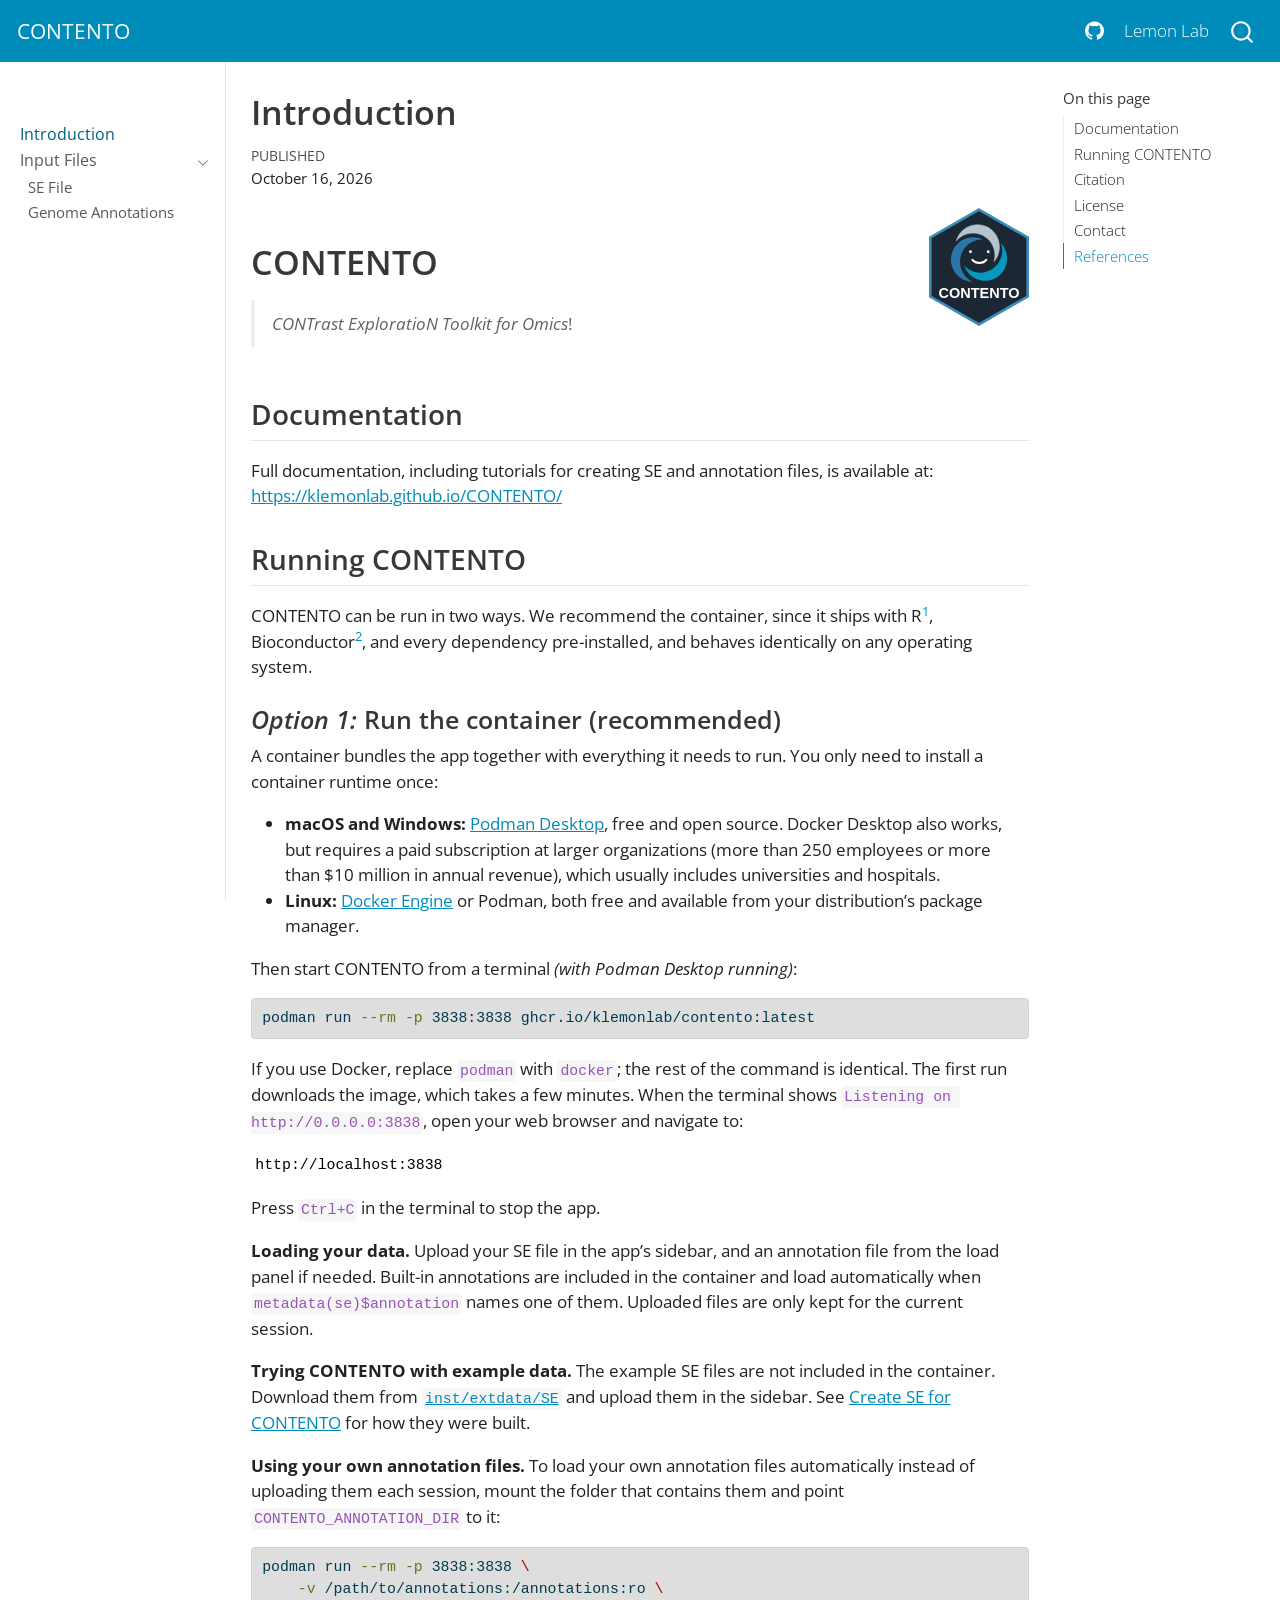
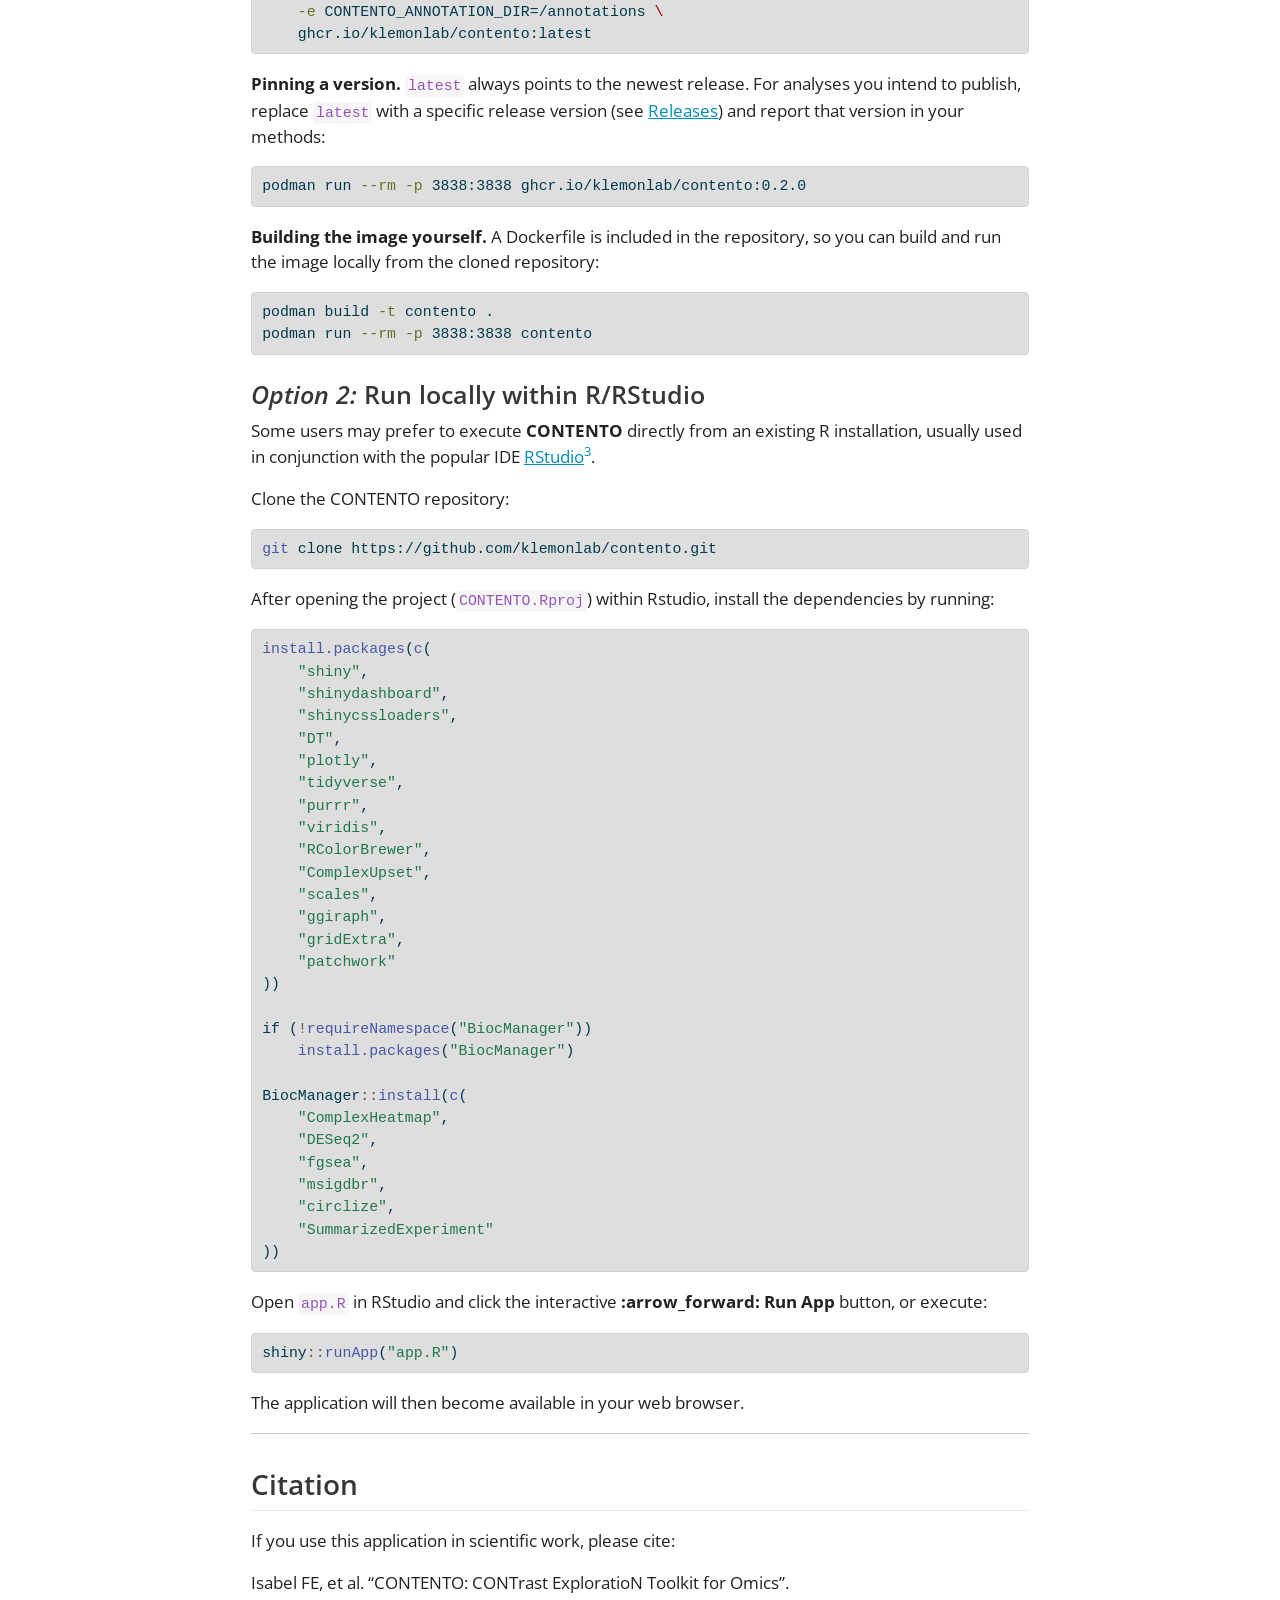
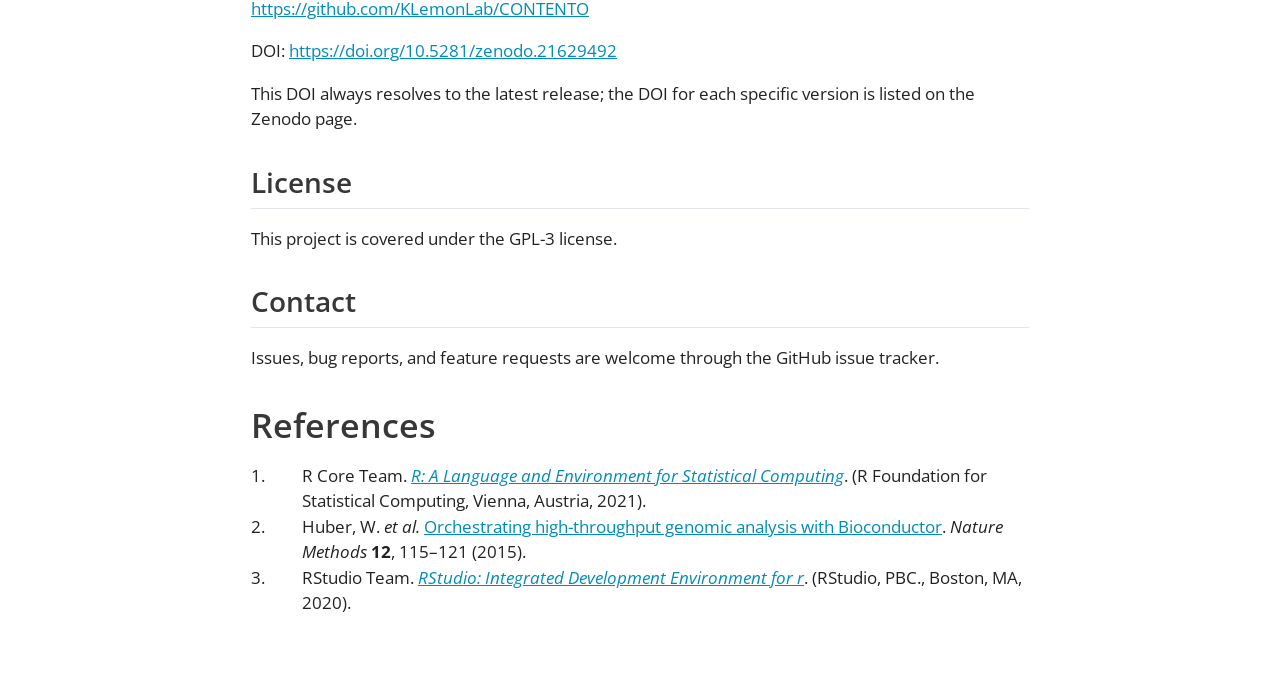
==== commit 812abbdd: "Fixing citations" ====
--- a/docs/index.html
+++ b/docs/index.html
@@ -6,7 +6,7 @@
 
 <meta name="viewport" content="width=device-width, initial-scale=1.0, user-scalable=yes">
 
-<meta name="dcterms.date" content="2026-10-15">
+<meta name="dcterms.date" content="2026-10-16">
 
 <title>CONTENTO - Introduction</title>
 <style>
@@ -55,7 +55,26 @@
 @media screen {
 pre > code.sourceCode > span > a:first-child::before { text-decoration: underline; }
 }
-</style>
+/* CSS for citations */
+div.csl-bib-body { }
+div.csl-entry {
+  clear: both;
+}
+.hanging-indent div.csl-entry {
+  margin-left:2em;
+  text-indent:-2em;
+}
+div.csl-left-margin {
+  min-width:2em;
+  float:left;
+}
+div.csl-right-inline {
+  margin-left:2em;
+  padding-left:1em;
+}
+div.csl-indent {
+  margin-left: 2em;
+}</style>
 
 
 <script src="site_libs/quarto-nav/quarto-nav.js"></script>
@@ -199,6 +218,7 @@
   <li><a href="#citation" id="toc-citation" class="nav-link" data-scroll-target="#citation">Citation</a></li>
   <li><a href="#license" id="toc-license" class="nav-link" data-scroll-target="#license">License</a></li>
   <li><a href="#contact" id="toc-contact" class="nav-link" data-scroll-target="#contact">Contact</a></li>
+  <li><a href="#references" id="toc-references" class="nav-link" data-scroll-target="#references">References</a></li>
   </ul>
 </nav>
     </div>
@@ -218,7 +238,7 @@
     <div>
     <div class="quarto-title-meta-heading">Published</div>
     <div class="quarto-title-meta-contents">
-      <p class="date">October 15, 2026</p>
+      <p class="date">October 16, 2026</p>
     </div>
   </div>
   
@@ -239,7 +259,7 @@
 </div><div class="column" style="width:25%;">
 <div class="quarto-figure quarto-figure-right">
 <figure class="figure">
-<p><img src="images/logo_hex-01.svg" class="img-fluid figure-img" width="100"></p>
+<p><img src="images/logo_hex.svg" class="img-fluid figure-img" width="100"></p>
 </figure>
 </div>
 </div>
@@ -250,7 +270,7 @@
 </section>
 <section id="running-contento" class="level2">
 <h2 class="anchored" data-anchor-id="running-contento">Running CONTENTO</h2>
-<p>CONTENTO can be run in two ways. We recommend the container, since it ships with R, Bioconductor, and every dependency pre-installed, and behaves identically on any operating system.</p>
+<p>CONTENTO can be run in two ways. We recommend the container, since it ships with R<span class="citation" data-cites="R"><sup><a href="#ref-R" role="doc-biblioref">1</a></sup></span>, Bioconductor<span class="citation" data-cites="huber2015"><sup><a href="#ref-huber2015" role="doc-biblioref">2</a></sup></span>, and every dependency pre-installed, and behaves identically on any operating system.</p>
 <section id="option-1-run-the-container-recommended" class="level3">
 <h3 class="anchored" data-anchor-id="option-1-run-the-container-recommended"><em>Option 1:</em> Run the container (recommended)</h3>
 <p>A container bundles the app together with everything it needs to run. You only need to install a container runtime once:</p>
@@ -286,7 +306,7 @@
 </section>
 <section id="option-2-run-locally-within-rrstudio" class="level3">
 <h3 class="anchored" data-anchor-id="option-2-run-locally-within-rrstudio"><em>Option 2:</em> Run locally within R/RStudio</h3>
-<p>Some users may prefer to execute <strong>CONTENTO</strong> directly from an existing R installation, usually used in conjunction with the popular IDE <a href="https://posit.co/download/rstudio-desktop">RStudio</a>.</p>
+<p>Some users may prefer to execute <strong>CONTENTO</strong> directly from an existing R installation, usually used in conjunction with the popular IDE <a href="https://posit.co/download/rstudio-desktop">RStudio</a><span class="citation" data-cites="RStudio"><sup><a href="#ref-RStudio" role="doc-biblioref">3</a></sup></span>.</p>
 <p>Clone the CONTENTO repository:</p>
 <div class="cell">
 <div class="sourceCode cell-code" id="cb6"><pre class="sourceCode bash code-with-copy"><code class="sourceCode bash"><span id="cb6-1"><a href="#cb6-1" aria-hidden="true" tabindex="-1"></a><span class="fu">git</span> clone https://github.com/klemonlab/contento.git</span></code><button title="Copy to Clipboard" class="code-copy-button"><i class="bi"></i></button></pre></div>
@@ -344,6 +364,20 @@
 <section id="contact" class="level2">
 <h2 class="anchored" data-anchor-id="contact">Contact</h2>
 <p>Issues, bug reports, and feature requests are welcome through the GitHub issue tracker.</p>
+</section>
+<section id="references" class="level1 unnumbered">
+<h1 class="unnumbered">References</h1>
+<div id="refs" class="references csl-bib-body" data-line-spacing="2" role="list">
+<div id="ref-R" class="csl-entry" role="listitem">
+<div class="csl-left-margin">1. </div><div class="csl-right-inline">R Core Team. <em><a href="https://www.R-project.org/">R: A Language and Environment for Statistical Computing</a></em>. (R Foundation for Statistical Computing, Vienna, Austria, 2021).</div>
+</div>
+<div id="ref-huber2015" class="csl-entry" role="listitem">
+<div class="csl-left-margin">2. </div><div class="csl-right-inline">Huber, W. <em>et al.</em> <a href="https://doi.org/10.1038/nmeth.3252">Orchestrating high-throughput genomic analysis with Bioconductor</a>. <em>Nature Methods</em> <strong>12</strong>, 115–121 (2015).</div>
+</div>
+<div id="ref-RStudio" class="csl-entry" role="listitem">
+<div class="csl-left-margin">3. </div><div class="csl-right-inline">RStudio Team. <em><a href="http://www.rstudio.com/">RStudio: Integrated Development Environment for r</a></em>. (RStudio, PBC., Boston, MA, 2020).</div>
+</div>
+</div>
 
 
 </section>
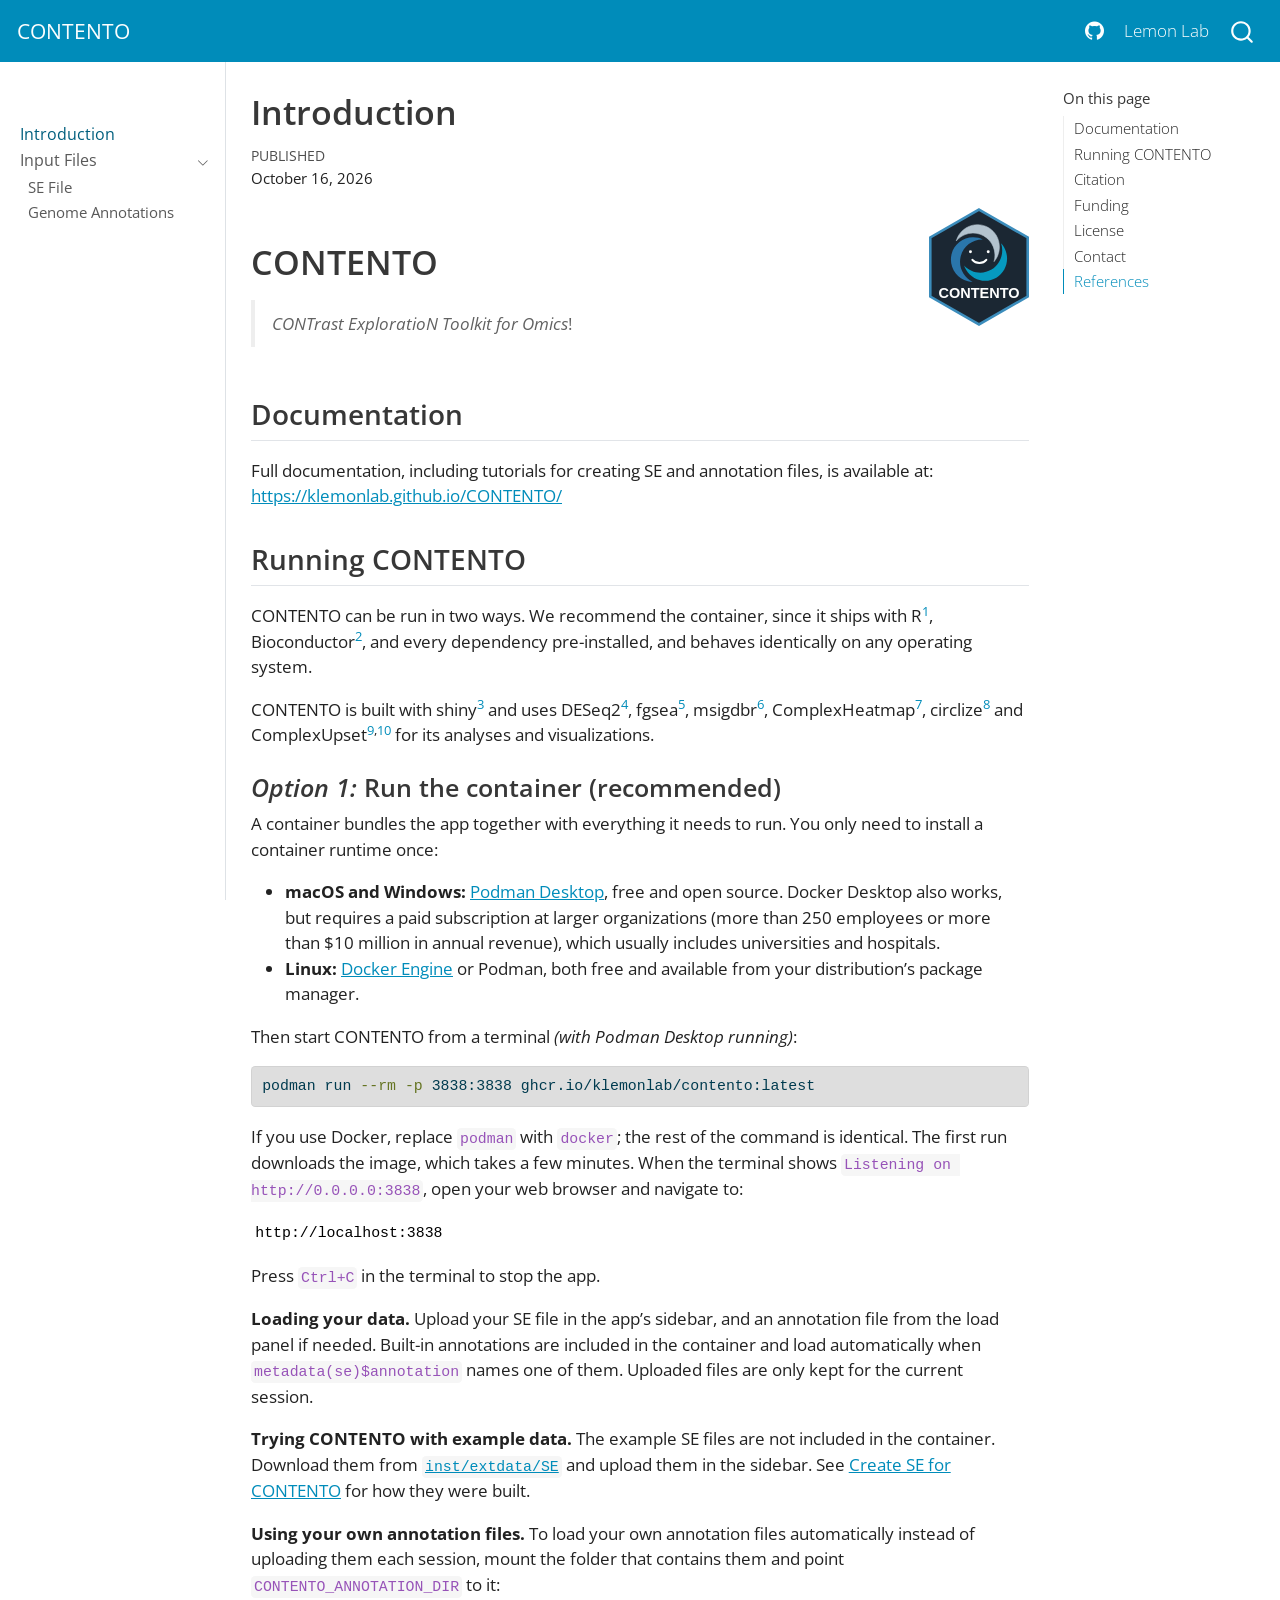
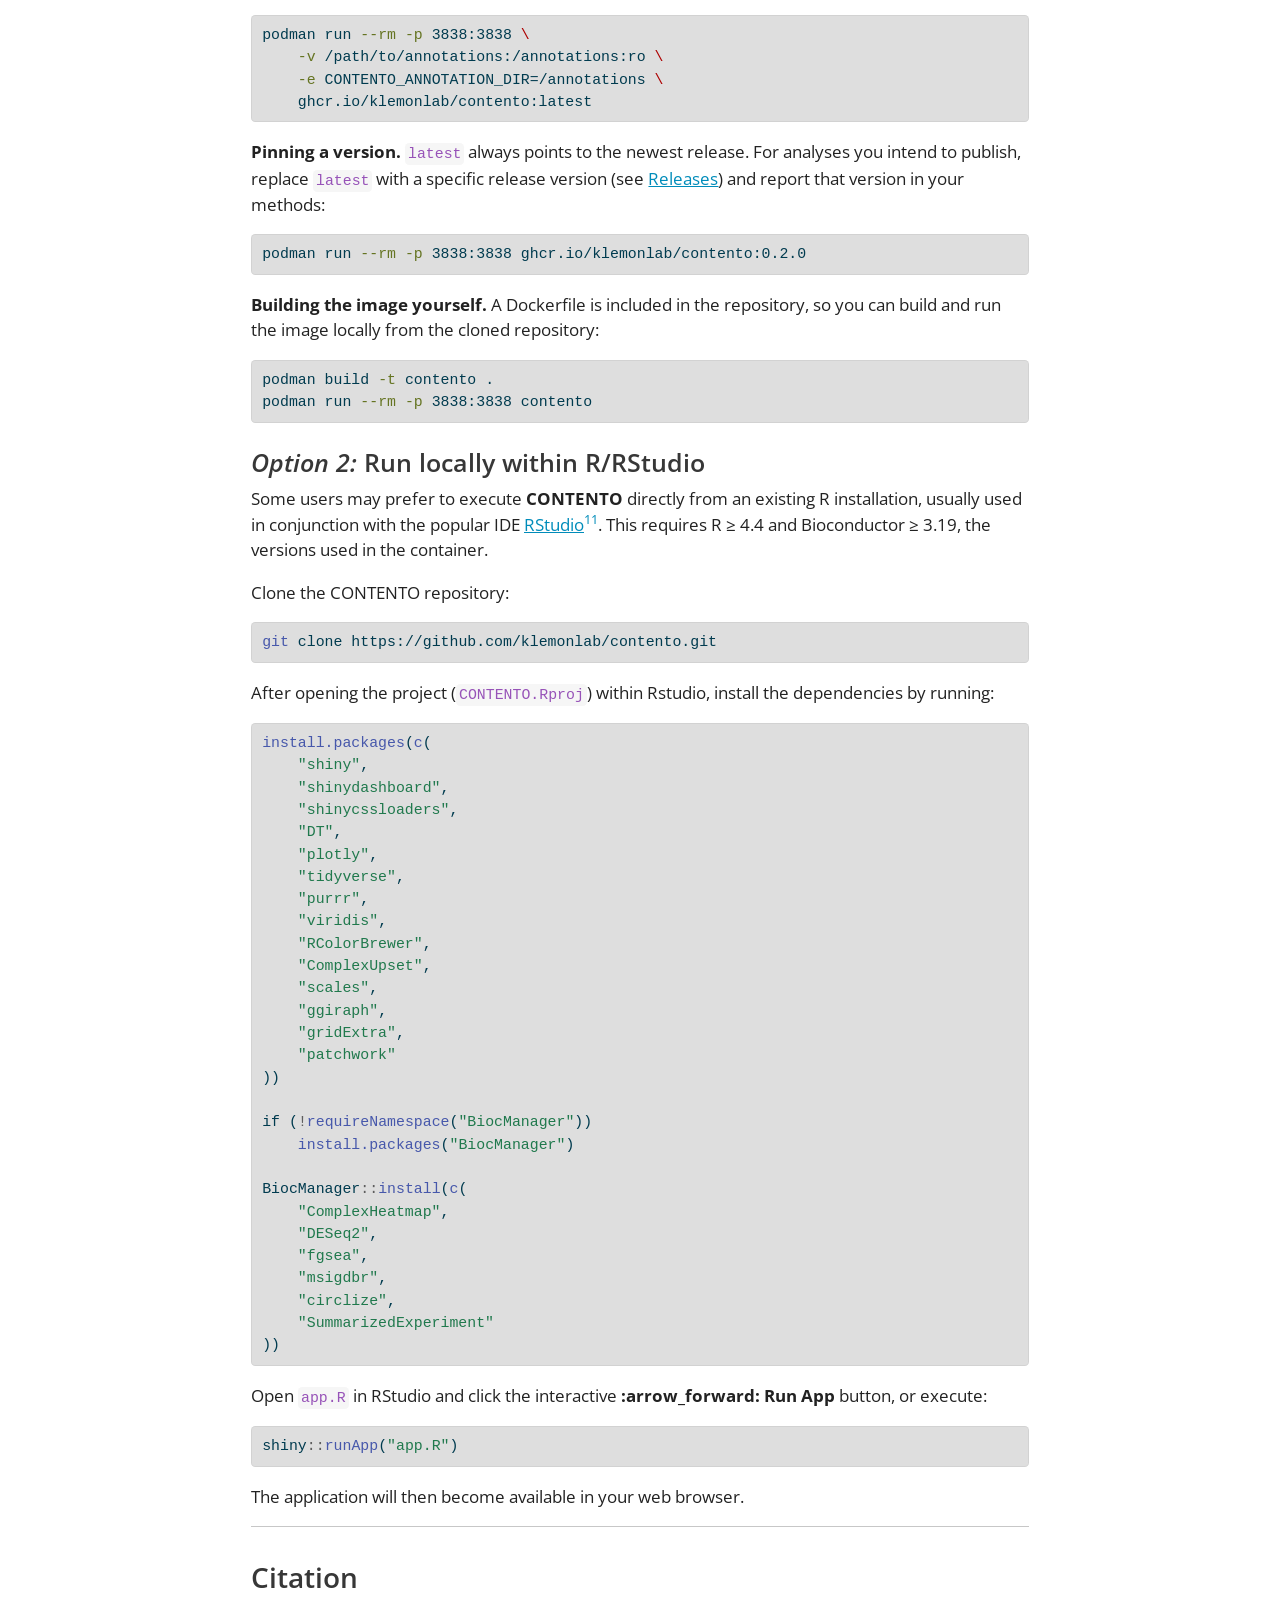
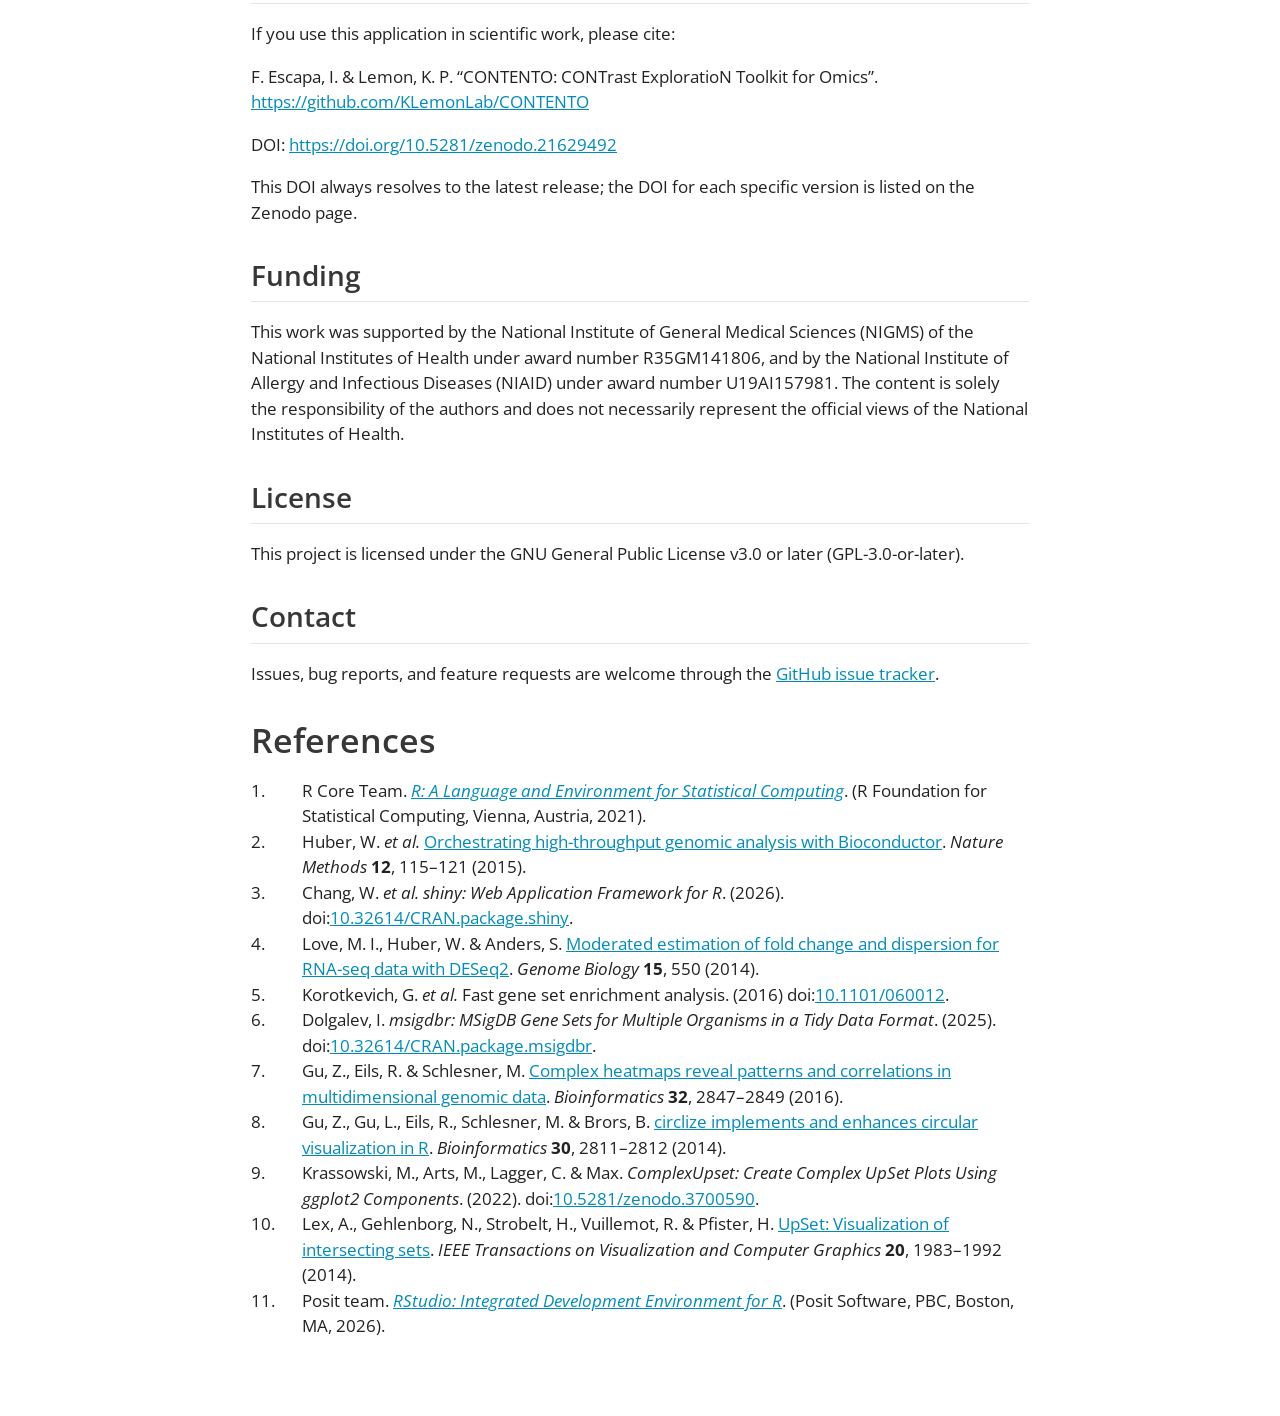
==== commit cfaf5d04: "citations and others pre-release" ====
--- a/docs/index.html
+++ b/docs/index.html
@@ -216,6 +216,7 @@
   <li><a href="#documentation" id="toc-documentation" class="nav-link active" data-scroll-target="#documentation">Documentation</a></li>
   <li><a href="#running-contento" id="toc-running-contento" class="nav-link" data-scroll-target="#running-contento">Running CONTENTO</a></li>
   <li><a href="#citation" id="toc-citation" class="nav-link" data-scroll-target="#citation">Citation</a></li>
+  <li><a href="#funding" id="toc-funding" class="nav-link" data-scroll-target="#funding">Funding</a></li>
   <li><a href="#license" id="toc-license" class="nav-link" data-scroll-target="#license">License</a></li>
   <li><a href="#contact" id="toc-contact" class="nav-link" data-scroll-target="#contact">Contact</a></li>
   <li><a href="#references" id="toc-references" class="nav-link" data-scroll-target="#references">References</a></li>
@@ -271,6 +272,7 @@
 <section id="running-contento" class="level2">
 <h2 class="anchored" data-anchor-id="running-contento">Running CONTENTO</h2>
 <p>CONTENTO can be run in two ways. We recommend the container, since it ships with R<span class="citation" data-cites="R"><sup><a href="#ref-R" role="doc-biblioref">1</a></sup></span>, Bioconductor<span class="citation" data-cites="huber2015"><sup><a href="#ref-huber2015" role="doc-biblioref">2</a></sup></span>, and every dependency pre-installed, and behaves identically on any operating system.</p>
+<p>CONTENTO is built with shiny<span class="citation" data-cites="shiny"><sup><a href="#ref-shiny" role="doc-biblioref">3</a></sup></span> and uses DESeq2<span class="citation" data-cites="Love2014"><sup><a href="#ref-Love2014" role="doc-biblioref">4</a></sup></span>, fgsea<span class="citation" data-cites="korotkevich2016"><sup><a href="#ref-korotkevich2016" role="doc-biblioref">5</a></sup></span>, msigdbr<span class="citation" data-cites="msigdbr"><sup><a href="#ref-msigdbr" role="doc-biblioref">6</a></sup></span>, ComplexHeatmap<span class="citation" data-cites="gu2016"><sup><a href="#ref-gu2016" role="doc-biblioref">7</a></sup></span>, circlize<span class="citation" data-cites="gu2014"><sup><a href="#ref-gu2014" role="doc-biblioref">8</a></sup></span> and ComplexUpset<span class="citation" data-cites="complexupset lex2014"><sup><a href="#ref-complexupset" role="doc-biblioref">9</a>,<a href="#ref-lex2014" role="doc-biblioref">10</a></sup></span> for its analyses and visualizations.</p>
 <section id="option-1-run-the-container-recommended" class="level3">
 <h3 class="anchored" data-anchor-id="option-1-run-the-container-recommended"><em>Option 1:</em> Run the container (recommended)</h3>
 <p>A container bundles the app together with everything it needs to run. You only need to install a container runtime once:</p>
@@ -306,7 +308,7 @@
 </section>
 <section id="option-2-run-locally-within-rrstudio" class="level3">
 <h3 class="anchored" data-anchor-id="option-2-run-locally-within-rrstudio"><em>Option 2:</em> Run locally within R/RStudio</h3>
-<p>Some users may prefer to execute <strong>CONTENTO</strong> directly from an existing R installation, usually used in conjunction with the popular IDE <a href="https://posit.co/download/rstudio-desktop">RStudio</a><span class="citation" data-cites="RStudio"><sup><a href="#ref-RStudio" role="doc-biblioref">3</a></sup></span>.</p>
+<p>Some users may prefer to execute <strong>CONTENTO</strong> directly from an existing R installation, usually used in conjunction with the popular IDE <a href="https://posit.co/download/rstudio-desktop">RStudio</a><span class="citation" data-cites="RStudio"><sup><a href="#ref-RStudio" role="doc-biblioref">11</a></sup></span>. This requires R ≥ 4.4 and Bioconductor ≥ 3.19, the versions used in the container.</p>
 <p>Clone the CONTENTO repository:</p>
 <div class="cell">
 <div class="sourceCode cell-code" id="cb6"><pre class="sourceCode bash code-with-copy"><code class="sourceCode bash"><span id="cb6-1"><a href="#cb6-1" aria-hidden="true" tabindex="-1"></a><span class="fu">git</span> clone https://github.com/klemonlab/contento.git</span></code><button title="Copy to Clipboard" class="code-copy-button"><i class="bi"></i></button></pre></div>
@@ -353,17 +355,21 @@
 <section id="citation" class="level2">
 <h2 class="anchored" data-anchor-id="citation">Citation</h2>
 <p>If you use this application in scientific work, please cite:</p>
-<p>Isabel FE, et al.&nbsp;“CONTENTO: CONTrast ExploratioN Toolkit for Omics”. <a href="https://github.com/KLemonLab/CONTENTO" class="uri">https://github.com/KLemonLab/CONTENTO</a></p>
+<p>F. Escapa, I. &amp; Lemon, K. P. “CONTENTO: CONTrast ExploratioN Toolkit for Omics”. <a href="https://github.com/KLemonLab/CONTENTO" class="uri">https://github.com/KLemonLab/CONTENTO</a></p>
 <p>DOI: <a href="https://doi.org/10.5281/zenodo.21629492" class="uri">https://doi.org/10.5281/zenodo.21629492</a></p>
 <p>This DOI always resolves to the latest release; the DOI for each specific version is listed on the Zenodo page.</p>
 </section>
+<section id="funding" class="level2">
+<h2 class="anchored" data-anchor-id="funding">Funding</h2>
+<p>This work was supported by the National Institute of General Medical Sciences (NIGMS) of the National Institutes of Health under award number R35GM141806, and by the National Institute of Allergy and Infectious Diseases (NIAID) under award number U19AI157981. The content is solely the responsibility of the authors and does not necessarily represent the official views of the National Institutes of Health.</p>
+</section>
 <section id="license" class="level2">
 <h2 class="anchored" data-anchor-id="license">License</h2>
-<p>This project is covered under the GPL-3 license.</p>
+<p>This project is licensed under the GNU General Public License v3.0 or later (GPL-3.0-or-later).</p>
 </section>
 <section id="contact" class="level2">
 <h2 class="anchored" data-anchor-id="contact">Contact</h2>
-<p>Issues, bug reports, and feature requests are welcome through the GitHub issue tracker.</p>
+<p>Issues, bug reports, and feature requests are welcome through the <a href="https://github.com/KLemonLab/CONTENTO/issues">GitHub issue tracker</a>.</p>
 </section>
 <section id="references" class="level1 unnumbered">
 <h1 class="unnumbered">References</h1>
@@ -374,8 +380,32 @@
 <div id="ref-huber2015" class="csl-entry" role="listitem">
 <div class="csl-left-margin">2. </div><div class="csl-right-inline">Huber, W. <em>et al.</em> <a href="https://doi.org/10.1038/nmeth.3252">Orchestrating high-throughput genomic analysis with Bioconductor</a>. <em>Nature Methods</em> <strong>12</strong>, 115–121 (2015).</div>
 </div>
+<div id="ref-shiny" class="csl-entry" role="listitem">
+<div class="csl-left-margin">3. </div><div class="csl-right-inline">Chang, W. <em>et al.</em> <em><span class="nocase">shiny</span>: Web Application Framework for <span>R</span></em>. (2026). doi:<a href="https://doi.org/10.32614/CRAN.package.shiny">10.32614/CRAN.package.shiny</a>.</div>
+</div>
+<div id="ref-Love2014" class="csl-entry" role="listitem">
+<div class="csl-left-margin">4. </div><div class="csl-right-inline">Love, M. I., Huber, W. &amp; Anders, S. <a href="https://doi.org/10.1186/s13059-014-0550-8">Moderated estimation of fold change and dispersion for RNA-seq data with DESeq2</a>. <em>Genome Biology</em> <strong>15</strong>, 550 (2014).</div>
+</div>
+<div id="ref-korotkevich2016" class="csl-entry" role="listitem">
+<div class="csl-left-margin">5. </div><div class="csl-right-inline">Korotkevich, G. <em>et al.</em> Fast gene set enrichment analysis. (2016) doi:<a href="https://doi.org/10.1101/060012">10.1101/060012</a>.</div>
+</div>
+<div id="ref-msigdbr" class="csl-entry" role="listitem">
+<div class="csl-left-margin">6. </div><div class="csl-right-inline">Dolgalev, I. <em><span class="nocase">msigdbr</span>: MSigDB Gene Sets for Multiple Organisms in a Tidy Data Format</em>. (2025). doi:<a href="https://doi.org/10.32614/CRAN.package.msigdbr">10.32614/CRAN.package.msigdbr</a>.</div>
+</div>
+<div id="ref-gu2016" class="csl-entry" role="listitem">
+<div class="csl-left-margin">7. </div><div class="csl-right-inline">Gu, Z., Eils, R. &amp; Schlesner, M. <a href="https://doi.org/10.1093/bioinformatics/btw313">Complex heatmaps reveal patterns and correlations in multidimensional genomic data</a>. <em>Bioinformatics</em> <strong>32</strong>, 2847–2849 (2016).</div>
+</div>
+<div id="ref-gu2014" class="csl-entry" role="listitem">
+<div class="csl-left-margin">8. </div><div class="csl-right-inline">Gu, Z., Gu, L., Eils, R., Schlesner, M. &amp; Brors, B. <a href="https://doi.org/10.1093/bioinformatics/btu393"><span class="nocase">circlize</span> implements and enhances circular visualization in <span>R</span></a>. <em>Bioinformatics</em> <strong>30</strong>, 2811–2812 (2014).</div>
+</div>
+<div id="ref-complexupset" class="csl-entry" role="listitem">
+<div class="csl-left-margin">9. </div><div class="csl-right-inline">Krassowski, M., Arts, M., Lagger, C. &amp; Max. <em><span>ComplexUpset</span>: Create Complex UpSet Plots Using <span class="nocase">ggplot2</span> Components</em>. (2022). doi:<a href="https://doi.org/10.5281/zenodo.3700590">10.5281/zenodo.3700590</a>.</div>
+</div>
+<div id="ref-lex2014" class="csl-entry" role="listitem">
+<div class="csl-left-margin">10. </div><div class="csl-right-inline">Lex, A., Gehlenborg, N., Strobelt, H., Vuillemot, R. &amp; Pfister, H. <a href="https://doi.org/10.1109/TVCG.2014.2346248"><span>UpSet</span>: Visualization of intersecting sets</a>. <em>IEEE Transactions on Visualization and Computer Graphics</em> <strong>20</strong>, 1983–1992 (2014).</div>
+</div>
 <div id="ref-RStudio" class="csl-entry" role="listitem">
-<div class="csl-left-margin">3. </div><div class="csl-right-inline">RStudio Team. <em><a href="http://www.rstudio.com/">RStudio: Integrated Development Environment for r</a></em>. (RStudio, PBC., Boston, MA, 2020).</div>
+<div class="csl-left-margin">11. </div><div class="csl-right-inline">Posit team. <em><a href="http://www.posit.co/"><span>RStudio</span>: Integrated Development Environment for <span>R</span></a></em>. (Posit Software, PBC, Boston, MA, 2026).</div>
 </div>
 </div>
 
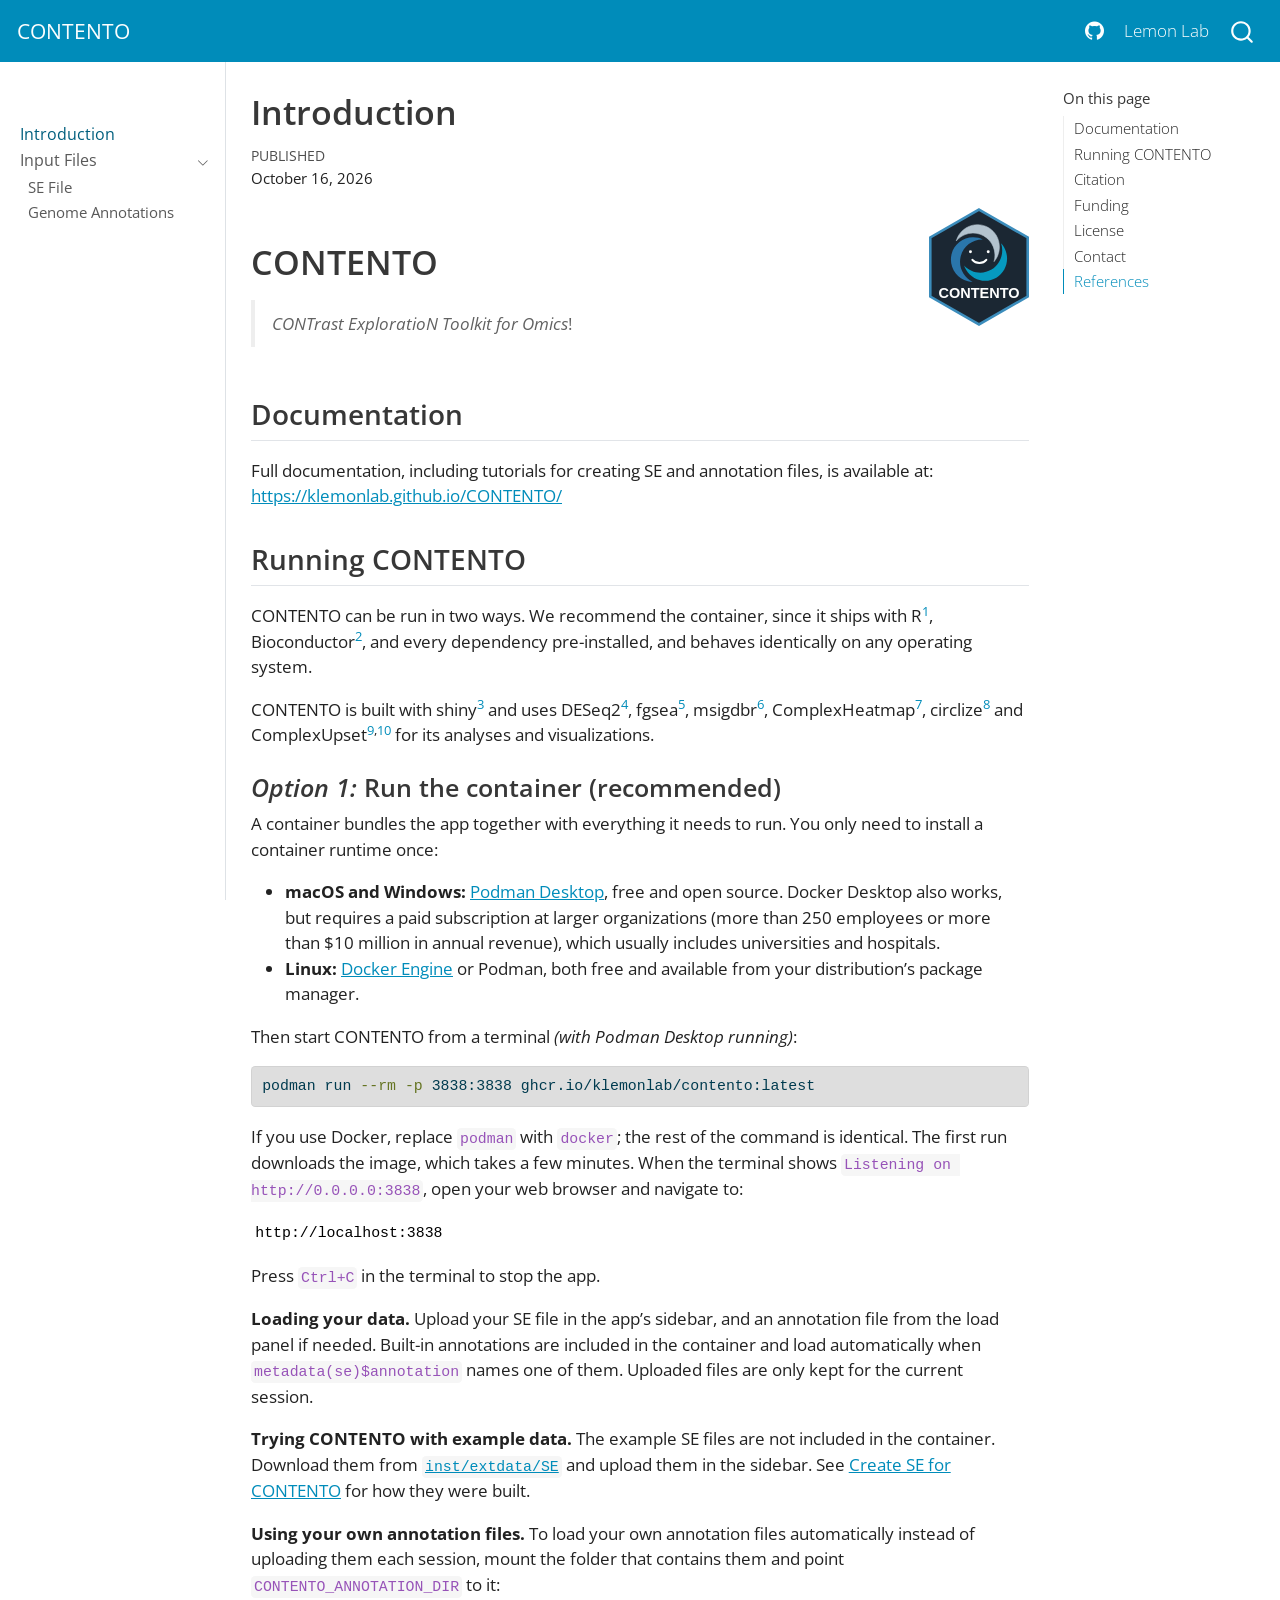
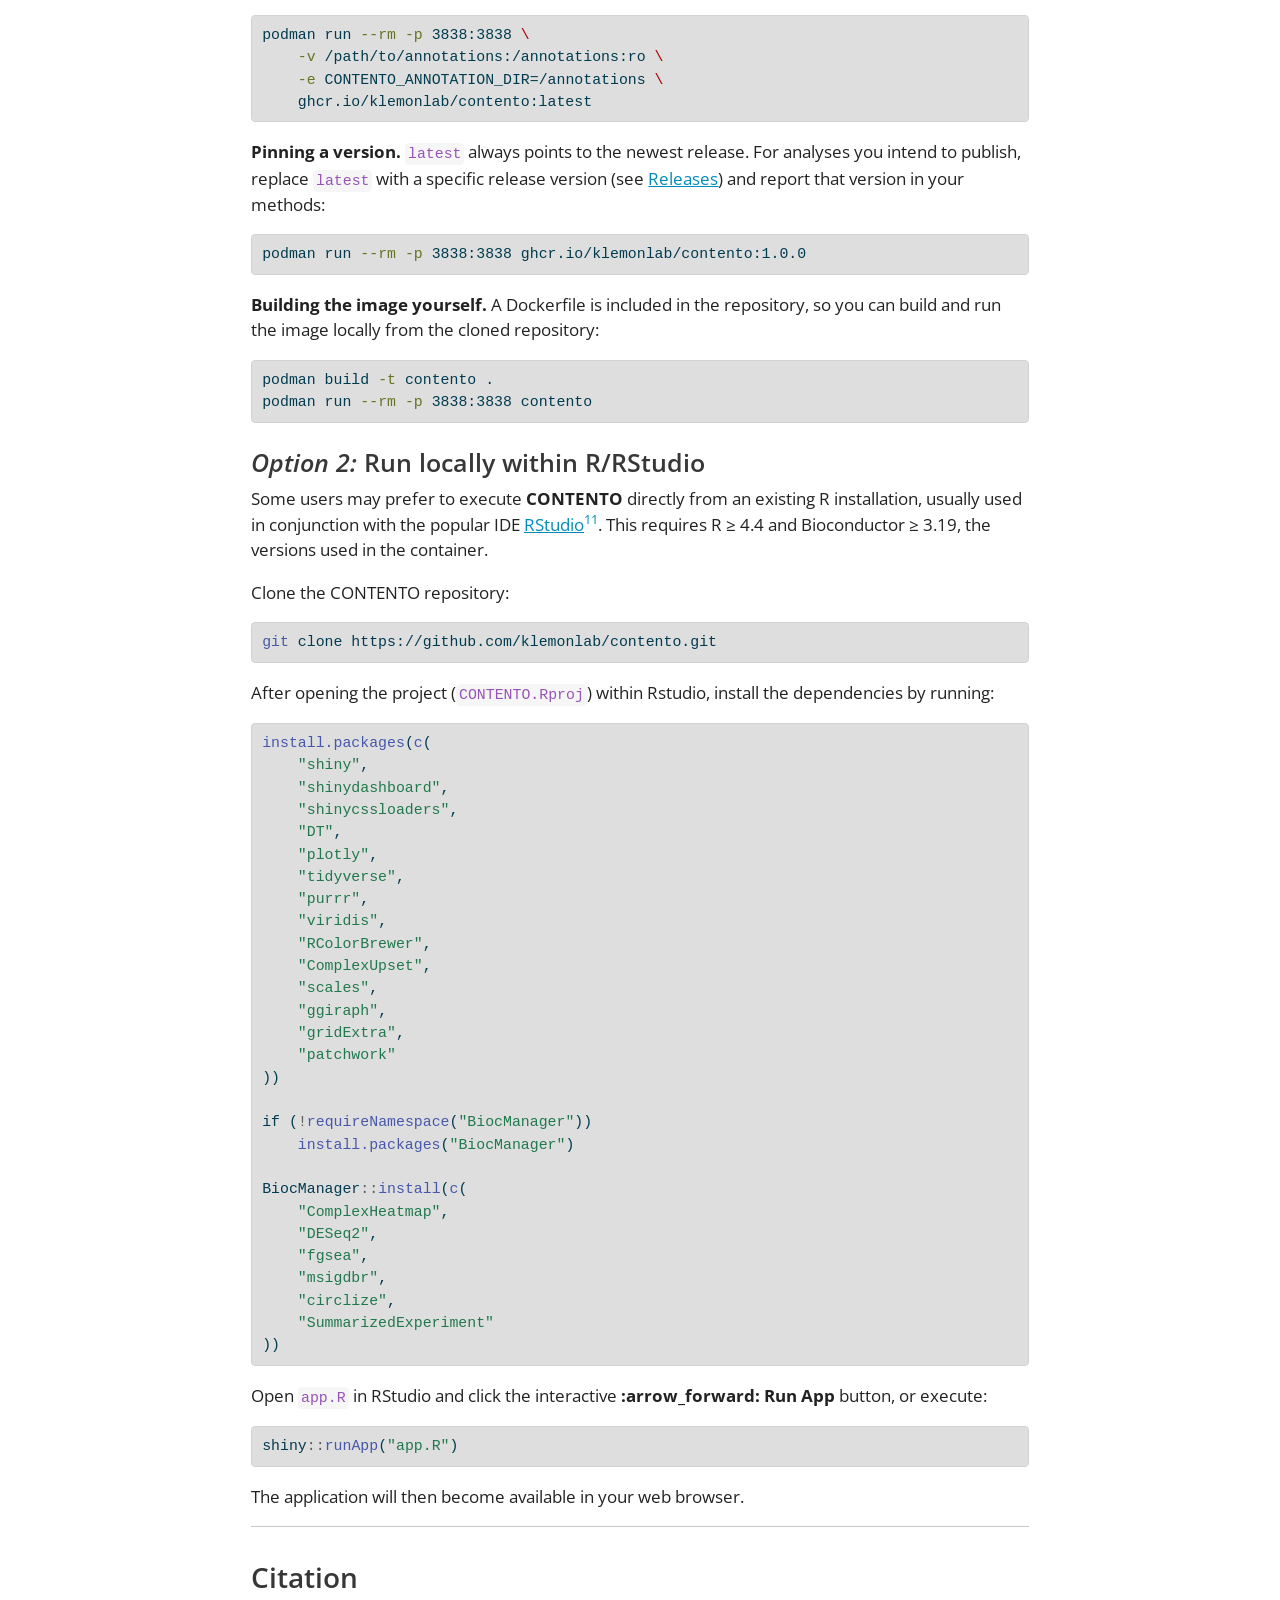
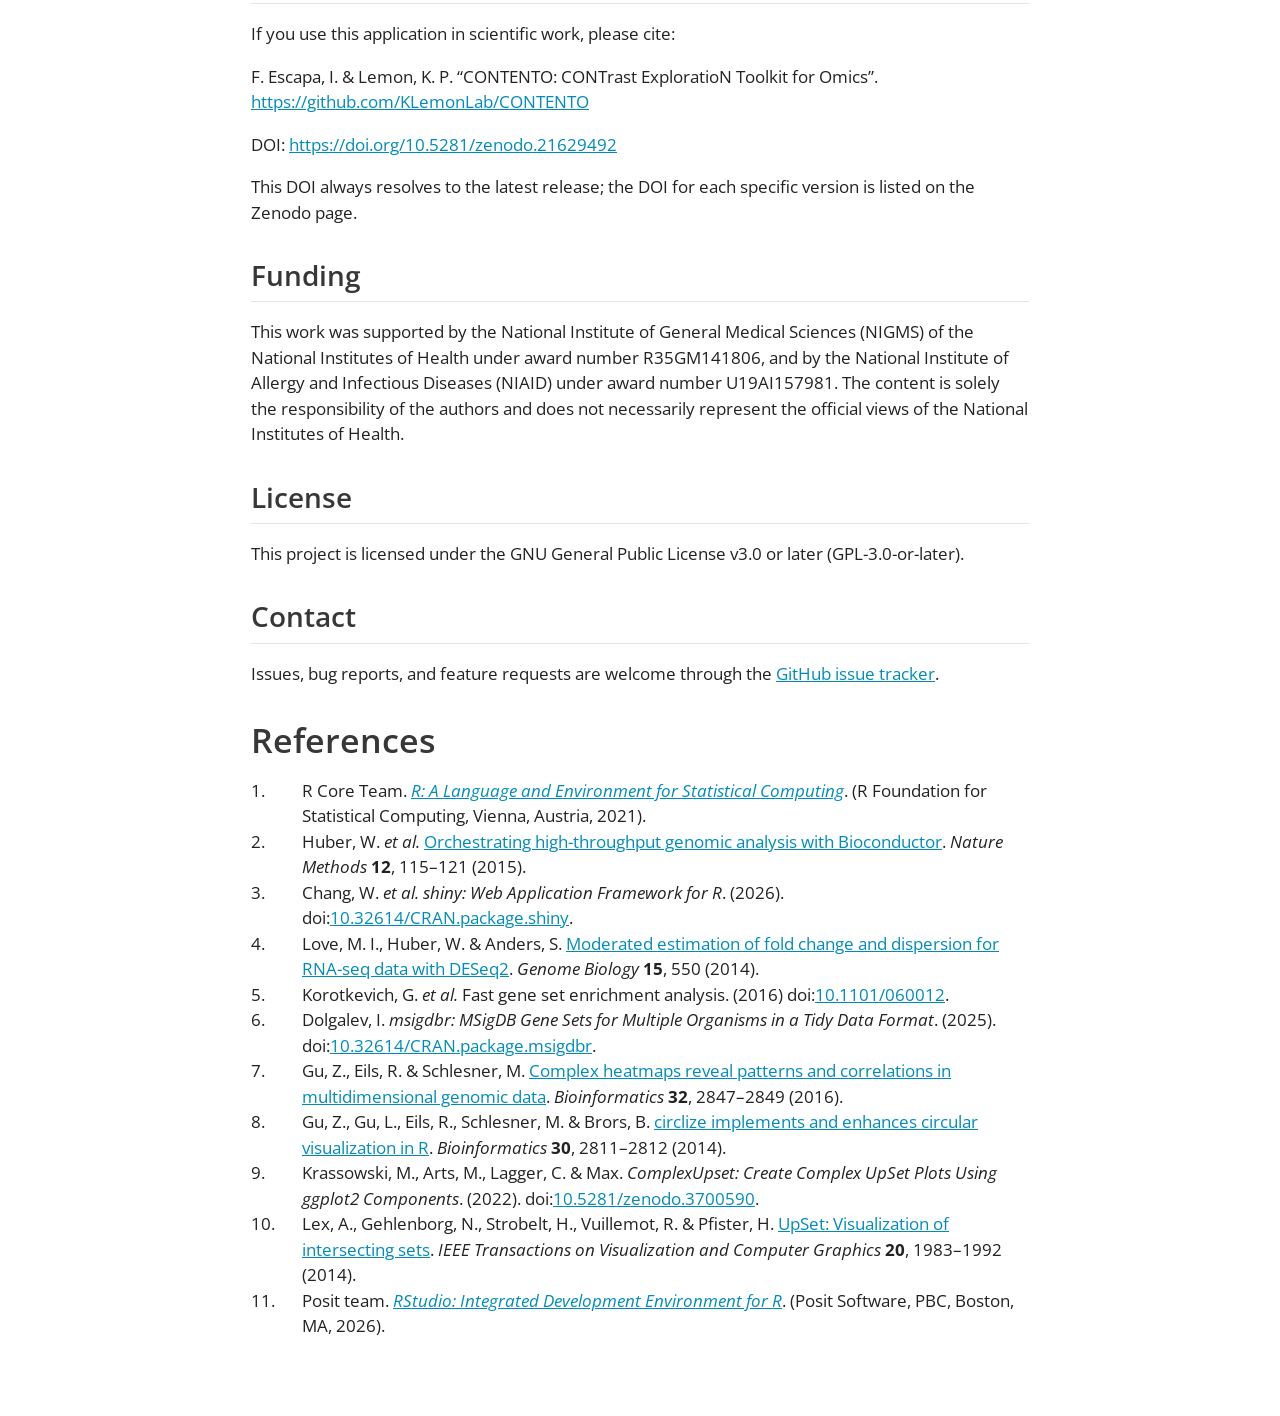
==== commit ba26db0b: "version change" ====
--- a/docs/index.html
+++ b/docs/index.html
@@ -298,7 +298,7 @@
 </div>
 <p><strong>Pinning a version.</strong> <code>latest</code> always points to the newest release. For analyses you intend to publish, replace <code>latest</code> with a specific release version (see <a href="https://github.com/KLemonLab/CONTENTO/releases">Releases</a>) and report that version in your methods:</p>
 <div class="cell">
-<div class="sourceCode cell-code" id="cb4"><pre class="sourceCode bash code-with-copy"><code class="sourceCode bash"><span id="cb4-1"><a href="#cb4-1" aria-hidden="true" tabindex="-1"></a><span class="ex">podman</span> run <span class="at">--rm</span> <span class="at">-p</span> 3838:3838 ghcr.io/klemonlab/contento:0.2.0</span></code><button title="Copy to Clipboard" class="code-copy-button"><i class="bi"></i></button></pre></div>
+<div class="sourceCode cell-code" id="cb4"><pre class="sourceCode bash code-with-copy"><code class="sourceCode bash"><span id="cb4-1"><a href="#cb4-1" aria-hidden="true" tabindex="-1"></a><span class="ex">podman</span> run <span class="at">--rm</span> <span class="at">-p</span> 3838:3838 ghcr.io/klemonlab/contento:1.0.0</span></code><button title="Copy to Clipboard" class="code-copy-button"><i class="bi"></i></button></pre></div>
 </div>
 <p><strong>Building the image yourself.</strong> A Dockerfile is included in the repository, so you can build and run the image locally from the cloned repository:</p>
 <div class="cell">
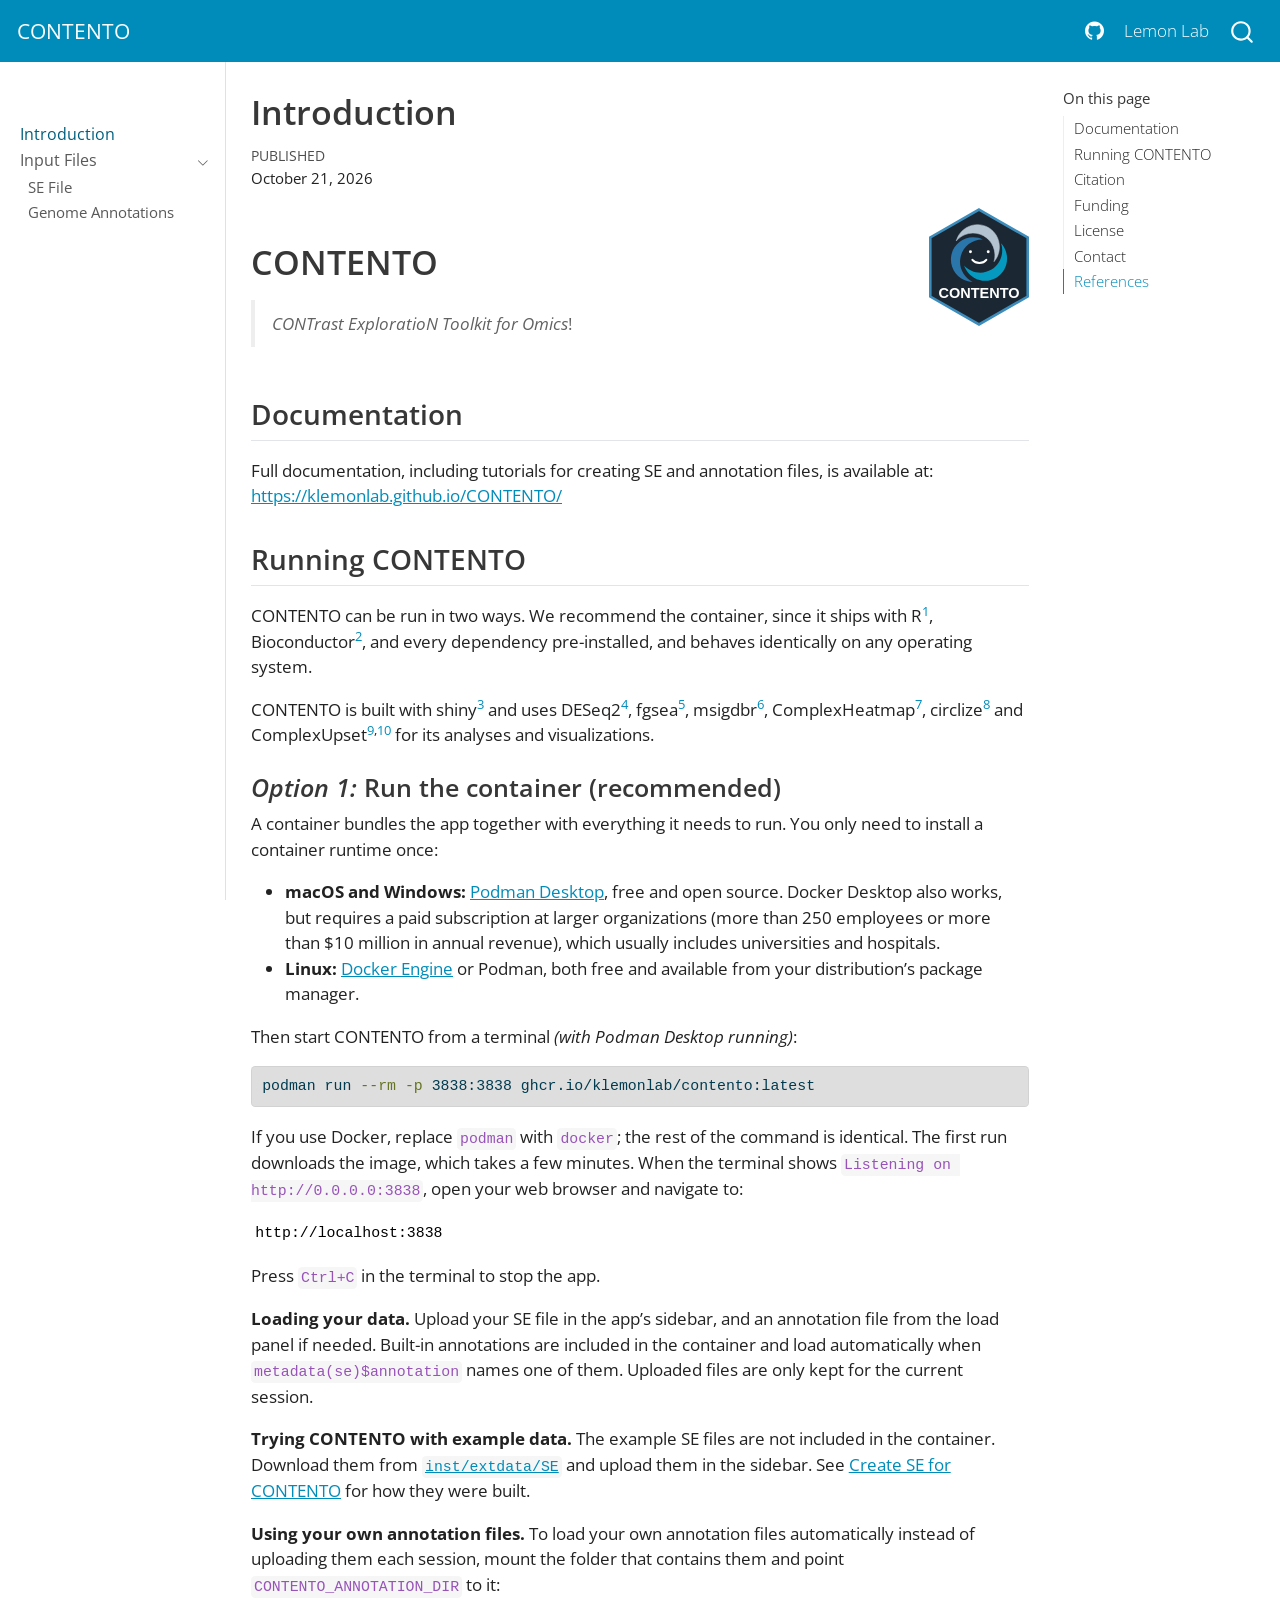
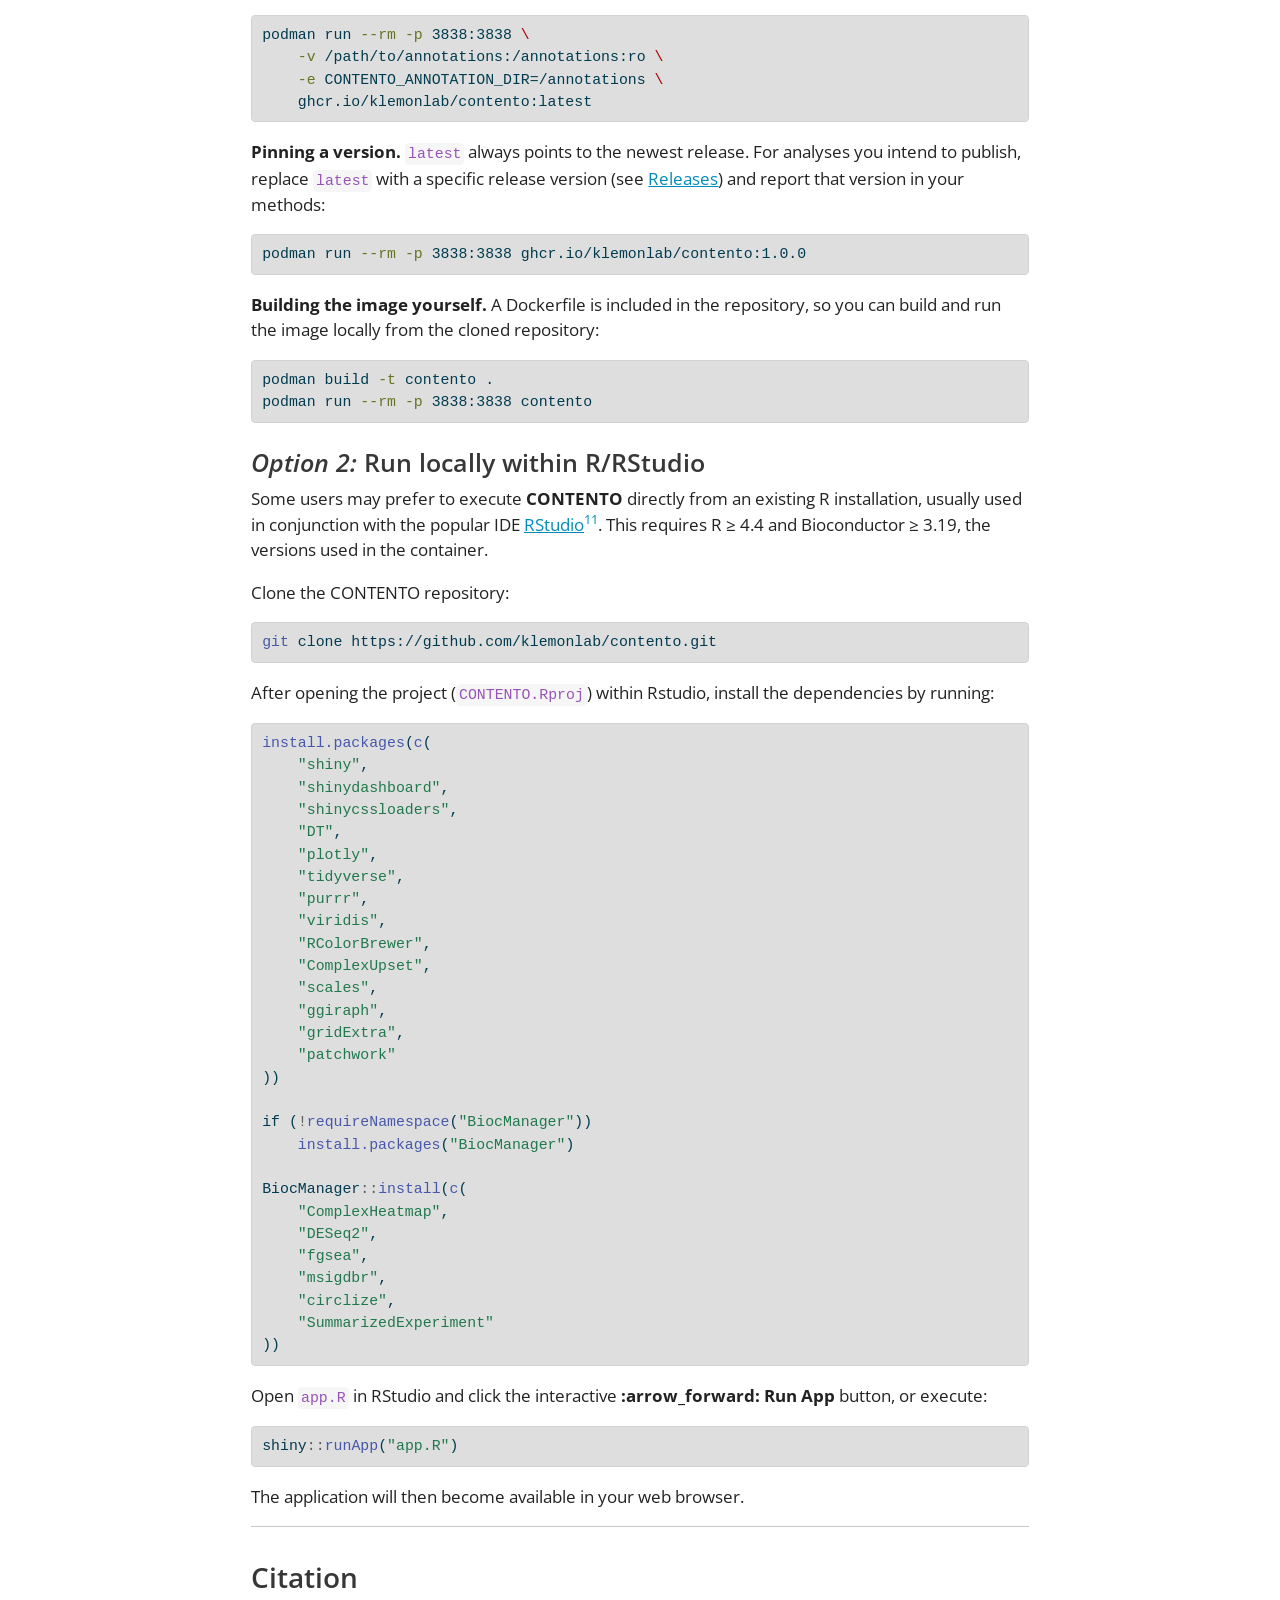
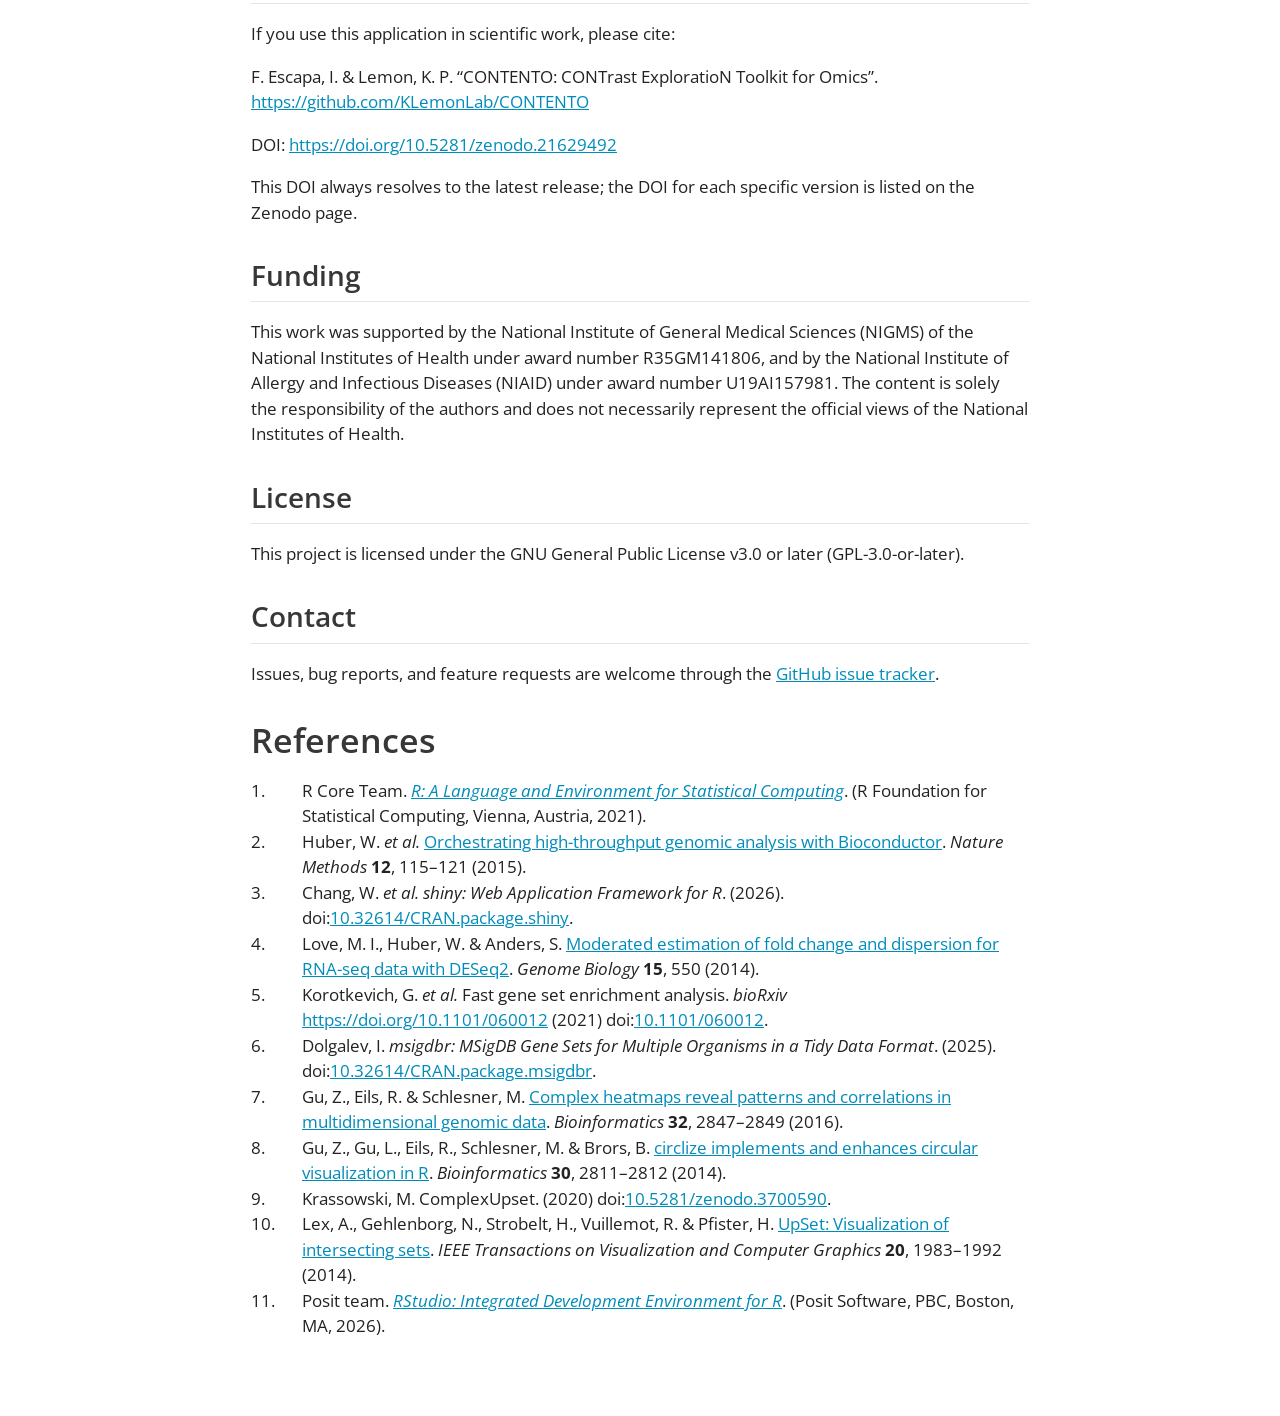
==== commit 16a1e1d1: "bibliography issues" ====
--- a/docs/index.html
+++ b/docs/index.html
@@ -6,7 +6,7 @@
 
 <meta name="viewport" content="width=device-width, initial-scale=1.0, user-scalable=yes">
 
-<meta name="dcterms.date" content="2026-10-16">
+<meta name="dcterms.date" content="2026-10-21">
 
 <title>CONTENTO - Introduction</title>
 <style>
@@ -239,7 +239,7 @@
     <div>
     <div class="quarto-title-meta-heading">Published</div>
     <div class="quarto-title-meta-contents">
-      <p class="date">October 16, 2026</p>
+      <p class="date">October 21, 2026</p>
     </div>
   </div>
   
@@ -272,7 +272,7 @@
 <section id="running-contento" class="level2">
 <h2 class="anchored" data-anchor-id="running-contento">Running CONTENTO</h2>
 <p>CONTENTO can be run in two ways. We recommend the container, since it ships with R<span class="citation" data-cites="R"><sup><a href="#ref-R" role="doc-biblioref">1</a></sup></span>, Bioconductor<span class="citation" data-cites="huber2015"><sup><a href="#ref-huber2015" role="doc-biblioref">2</a></sup></span>, and every dependency pre-installed, and behaves identically on any operating system.</p>
-<p>CONTENTO is built with shiny<span class="citation" data-cites="shiny"><sup><a href="#ref-shiny" role="doc-biblioref">3</a></sup></span> and uses DESeq2<span class="citation" data-cites="Love2014"><sup><a href="#ref-Love2014" role="doc-biblioref">4</a></sup></span>, fgsea<span class="citation" data-cites="korotkevich2016"><sup><a href="#ref-korotkevich2016" role="doc-biblioref">5</a></sup></span>, msigdbr<span class="citation" data-cites="msigdbr"><sup><a href="#ref-msigdbr" role="doc-biblioref">6</a></sup></span>, ComplexHeatmap<span class="citation" data-cites="gu2016"><sup><a href="#ref-gu2016" role="doc-biblioref">7</a></sup></span>, circlize<span class="citation" data-cites="gu2014"><sup><a href="#ref-gu2014" role="doc-biblioref">8</a></sup></span> and ComplexUpset<span class="citation" data-cites="complexupset lex2014"><sup><a href="#ref-complexupset" role="doc-biblioref">9</a>,<a href="#ref-lex2014" role="doc-biblioref">10</a></sup></span> for its analyses and visualizations.</p>
+<p>CONTENTO is built with shiny<span class="citation" data-cites="shiny"><sup><a href="#ref-shiny" role="doc-biblioref">3</a></sup></span> and uses DESeq2<span class="citation" data-cites="Love2014"><sup><a href="#ref-Love2014" role="doc-biblioref">4</a></sup></span>, fgsea<span class="citation" data-cites="korotkevich2021"><sup><a href="#ref-korotkevich2021" role="doc-biblioref">5</a></sup></span>, msigdbr<span class="citation" data-cites="msigdbr"><sup><a href="#ref-msigdbr" role="doc-biblioref">6</a></sup></span>, ComplexHeatmap<span class="citation" data-cites="gu2016"><sup><a href="#ref-gu2016" role="doc-biblioref">7</a></sup></span>, circlize<span class="citation" data-cites="gu2014"><sup><a href="#ref-gu2014" role="doc-biblioref">8</a></sup></span> and ComplexUpset<span class="citation" data-cites="complexupset lex2014"><sup><a href="#ref-complexupset" role="doc-biblioref">9</a>,<a href="#ref-lex2014" role="doc-biblioref">10</a></sup></span> for its analyses and visualizations.</p>
 <section id="option-1-run-the-container-recommended" class="level3">
 <h3 class="anchored" data-anchor-id="option-1-run-the-container-recommended"><em>Option 1:</em> Run the container (recommended)</h3>
 <p>A container bundles the app together with everything it needs to run. You only need to install a container runtime once:</p>
@@ -386,8 +386,8 @@
 <div id="ref-Love2014" class="csl-entry" role="listitem">
 <div class="csl-left-margin">4. </div><div class="csl-right-inline">Love, M. I., Huber, W. &amp; Anders, S. <a href="https://doi.org/10.1186/s13059-014-0550-8">Moderated estimation of fold change and dispersion for RNA-seq data with DESeq2</a>. <em>Genome Biology</em> <strong>15</strong>, 550 (2014).</div>
 </div>
-<div id="ref-korotkevich2016" class="csl-entry" role="listitem">
-<div class="csl-left-margin">5. </div><div class="csl-right-inline">Korotkevich, G. <em>et al.</em> Fast gene set enrichment analysis. (2016) doi:<a href="https://doi.org/10.1101/060012">10.1101/060012</a>.</div>
+<div id="ref-korotkevich2021" class="csl-entry" role="listitem">
+<div class="csl-left-margin">5. </div><div class="csl-right-inline">Korotkevich, G. <em>et al.</em> Fast gene set enrichment analysis. <em>bioRxiv</em> <a href="https://doi.org/10.1101/060012">https://doi.org/10.1101/060012</a> (2021) doi:<a href="https://doi.org/10.1101/060012">10.1101/060012</a>.</div>
 </div>
 <div id="ref-msigdbr" class="csl-entry" role="listitem">
 <div class="csl-left-margin">6. </div><div class="csl-right-inline">Dolgalev, I. <em><span class="nocase">msigdbr</span>: MSigDB Gene Sets for Multiple Organisms in a Tidy Data Format</em>. (2025). doi:<a href="https://doi.org/10.32614/CRAN.package.msigdbr">10.32614/CRAN.package.msigdbr</a>.</div>
@@ -399,7 +399,7 @@
 <div class="csl-left-margin">8. </div><div class="csl-right-inline">Gu, Z., Gu, L., Eils, R., Schlesner, M. &amp; Brors, B. <a href="https://doi.org/10.1093/bioinformatics/btu393"><span class="nocase">circlize</span> implements and enhances circular visualization in <span>R</span></a>. <em>Bioinformatics</em> <strong>30</strong>, 2811–2812 (2014).</div>
 </div>
 <div id="ref-complexupset" class="csl-entry" role="listitem">
-<div class="csl-left-margin">9. </div><div class="csl-right-inline">Krassowski, M., Arts, M., Lagger, C. &amp; Max. <em><span>ComplexUpset</span>: Create Complex UpSet Plots Using <span class="nocase">ggplot2</span> Components</em>. (2022). doi:<a href="https://doi.org/10.5281/zenodo.3700590">10.5281/zenodo.3700590</a>.</div>
+<div class="csl-left-margin">9. </div><div class="csl-right-inline">Krassowski, M. ComplexUpset. (2020) doi:<a href="https://doi.org/10.5281/zenodo.3700590">10.5281/zenodo.3700590</a>.</div>
 </div>
 <div id="ref-lex2014" class="csl-entry" role="listitem">
 <div class="csl-left-margin">10. </div><div class="csl-right-inline">Lex, A., Gehlenborg, N., Strobelt, H., Vuillemot, R. &amp; Pfister, H. <a href="https://doi.org/10.1109/TVCG.2014.2346248"><span>UpSet</span>: Visualization of intersecting sets</a>. <em>IEEE Transactions on Visualization and Computer Graphics</em> <strong>20</strong>, 1983–1992 (2014).</div>
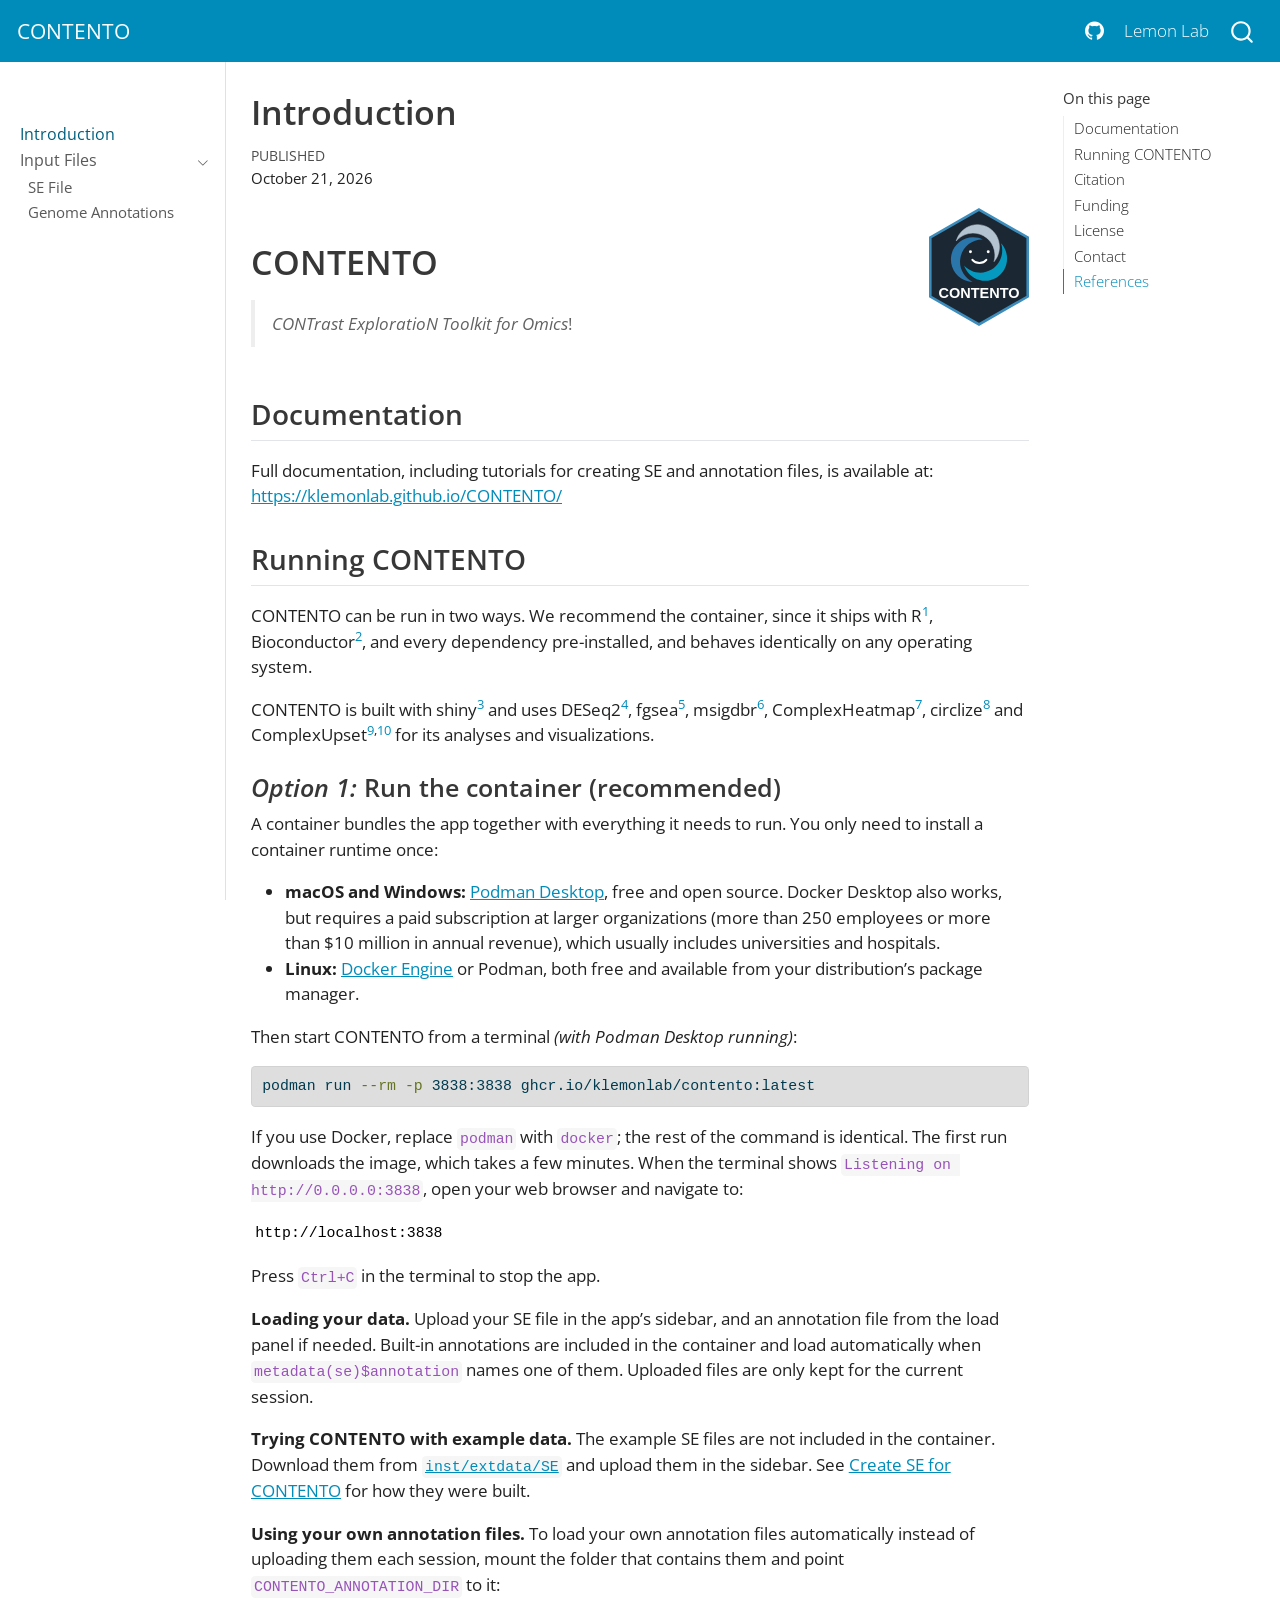
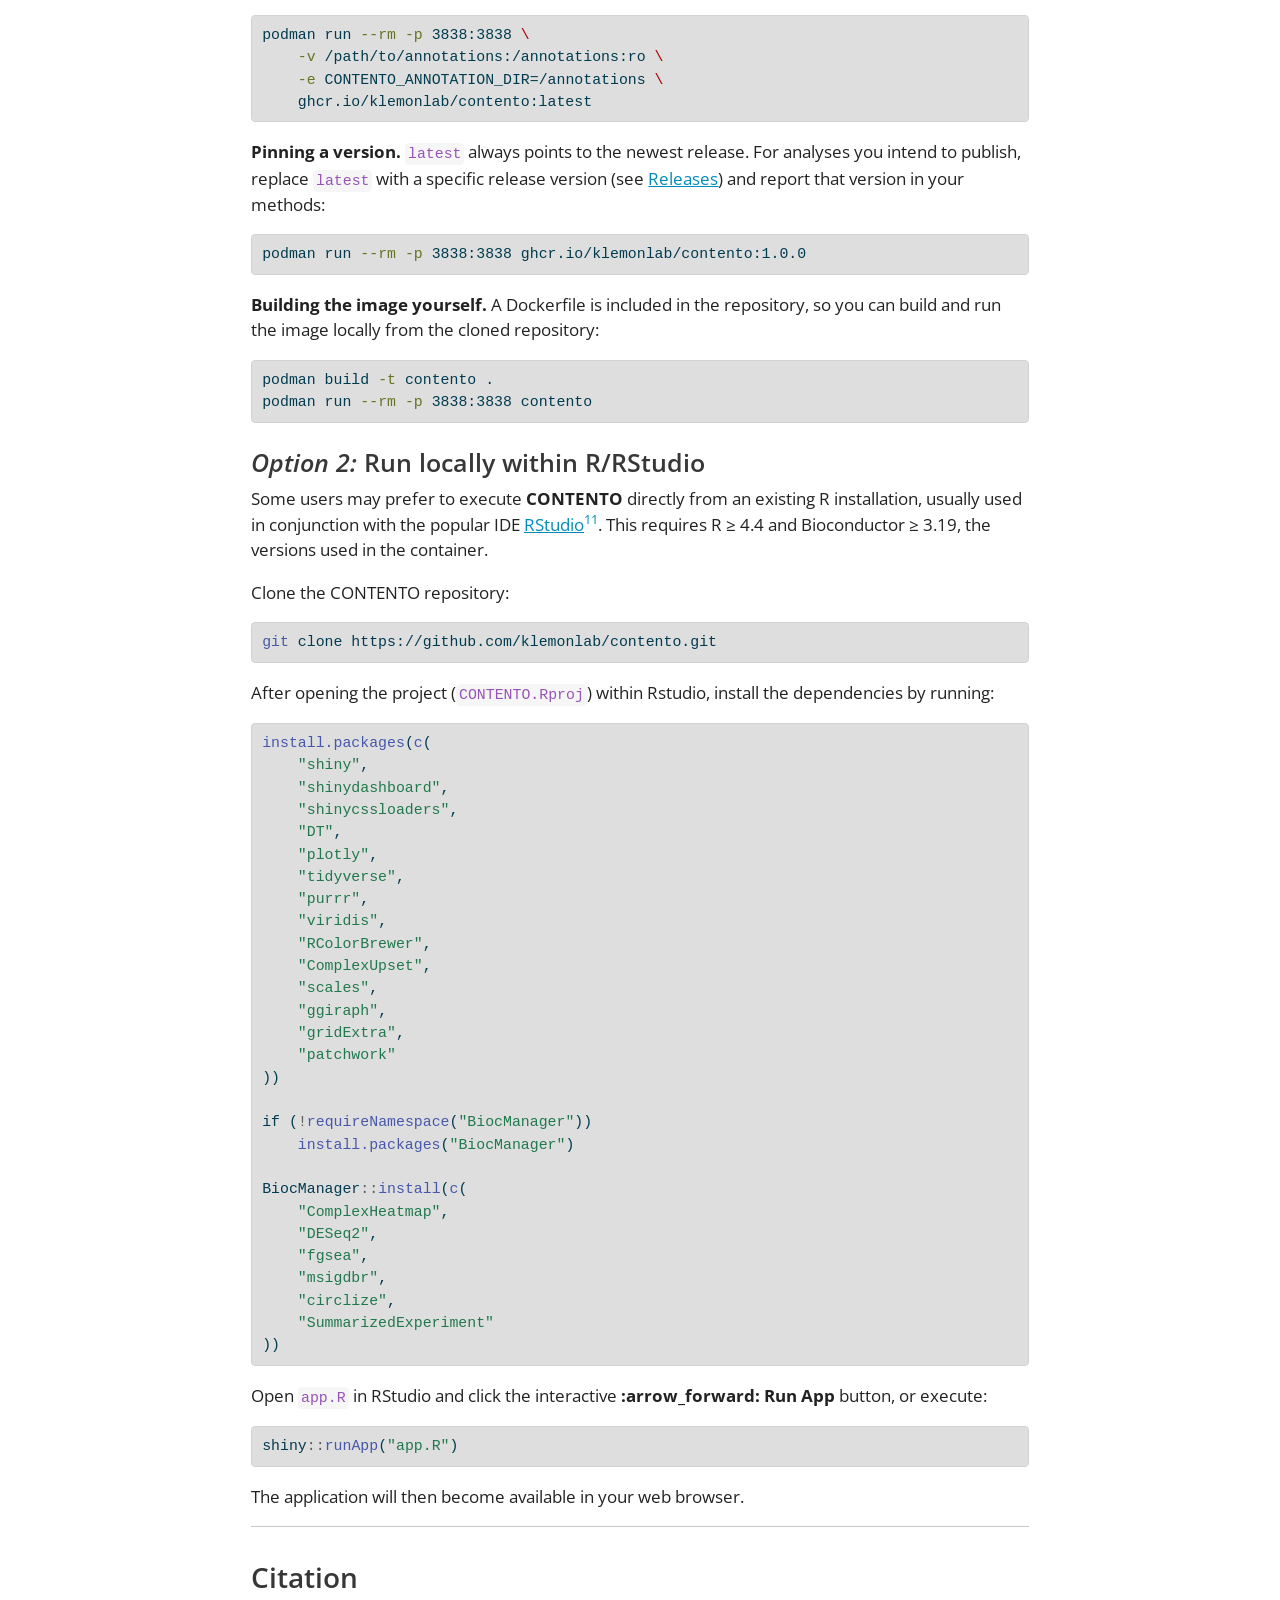
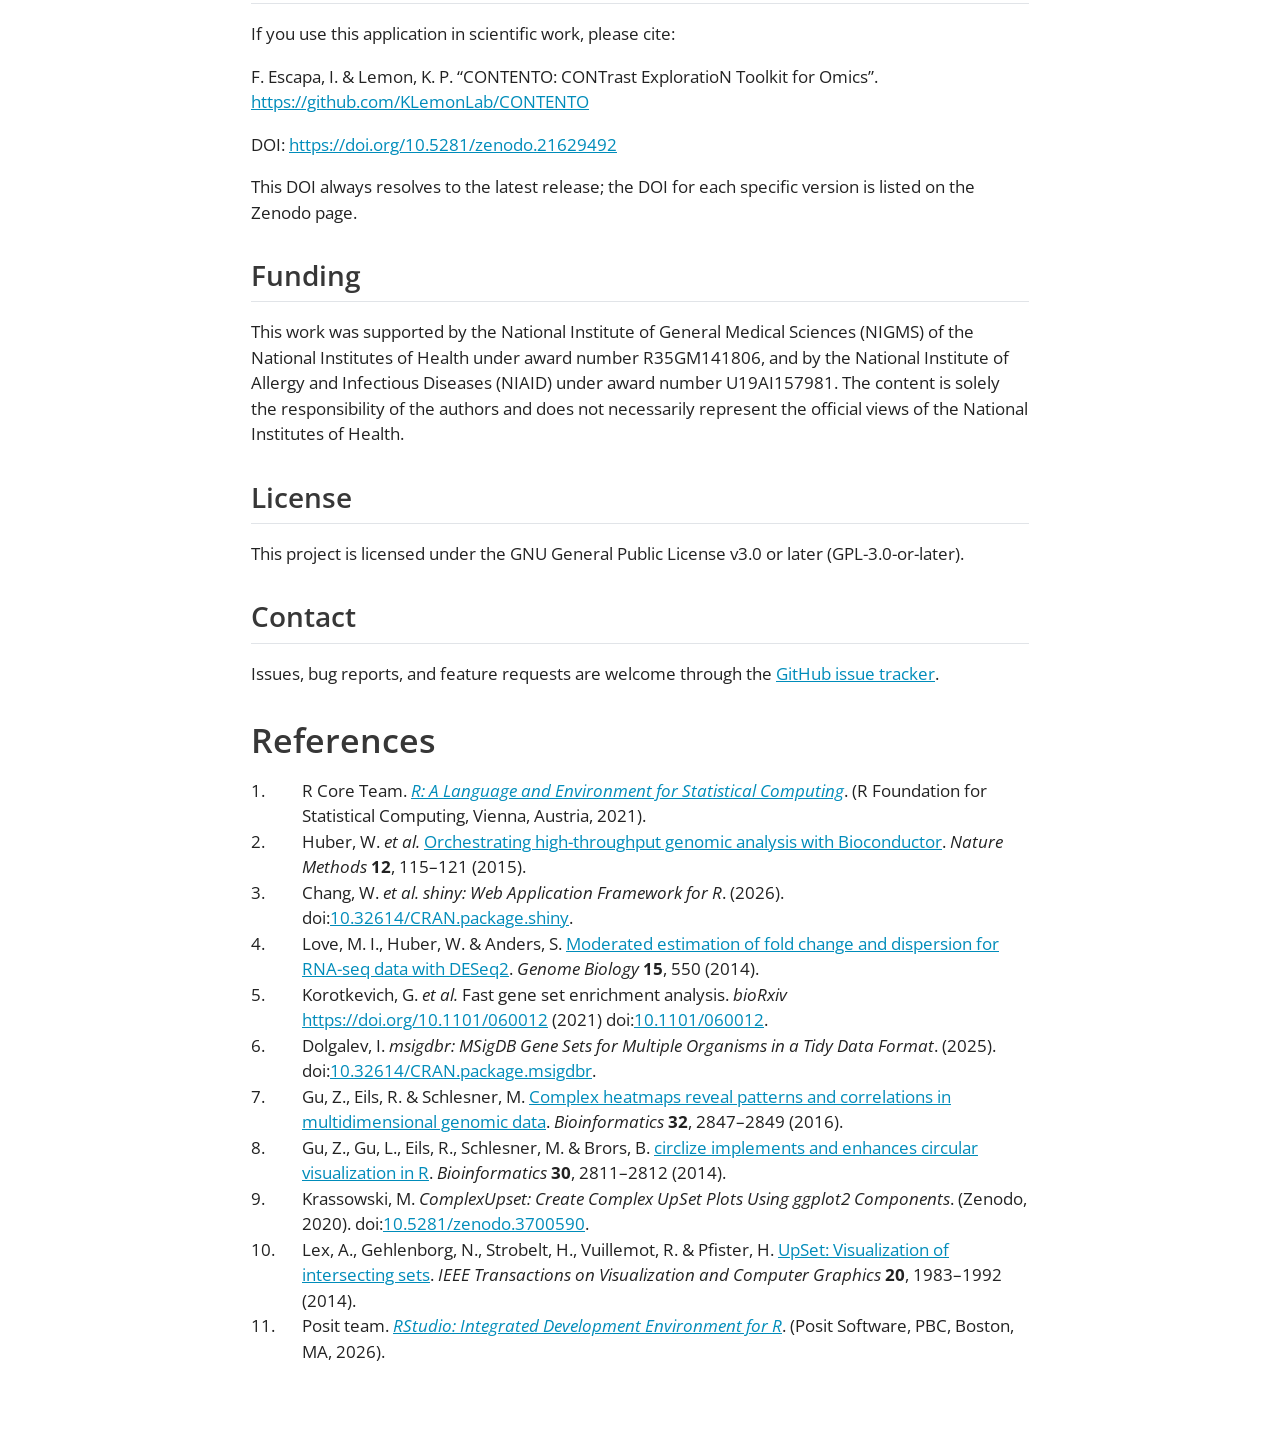
==== commit 8ebfe83f: "reference fix" ====
--- a/docs/index.html
+++ b/docs/index.html
@@ -399,7 +399,7 @@
 <div class="csl-left-margin">8. </div><div class="csl-right-inline">Gu, Z., Gu, L., Eils, R., Schlesner, M. &amp; Brors, B. <a href="https://doi.org/10.1093/bioinformatics/btu393"><span class="nocase">circlize</span> implements and enhances circular visualization in <span>R</span></a>. <em>Bioinformatics</em> <strong>30</strong>, 2811–2812 (2014).</div>
 </div>
 <div id="ref-complexupset" class="csl-entry" role="listitem">
-<div class="csl-left-margin">9. </div><div class="csl-right-inline">Krassowski, M. ComplexUpset. (2020) doi:<a href="https://doi.org/10.5281/zenodo.3700590">10.5281/zenodo.3700590</a>.</div>
+<div class="csl-left-margin">9. </div><div class="csl-right-inline">Krassowski, M. <em><span>ComplexUpset</span>: Create Complex UpSet Plots Using <span class="nocase">ggplot2</span> Components</em>. (Zenodo, 2020). doi:<a href="https://doi.org/10.5281/zenodo.3700590">10.5281/zenodo.3700590</a>.</div>
 </div>
 <div id="ref-lex2014" class="csl-entry" role="listitem">
 <div class="csl-left-margin">10. </div><div class="csl-right-inline">Lex, A., Gehlenborg, N., Strobelt, H., Vuillemot, R. &amp; Pfister, H. <a href="https://doi.org/10.1109/TVCG.2014.2346248"><span>UpSet</span>: Visualization of intersecting sets</a>. <em>IEEE Transactions on Visualization and Computer Graphics</em> <strong>20</strong>, 1983–1992 (2014).</div>
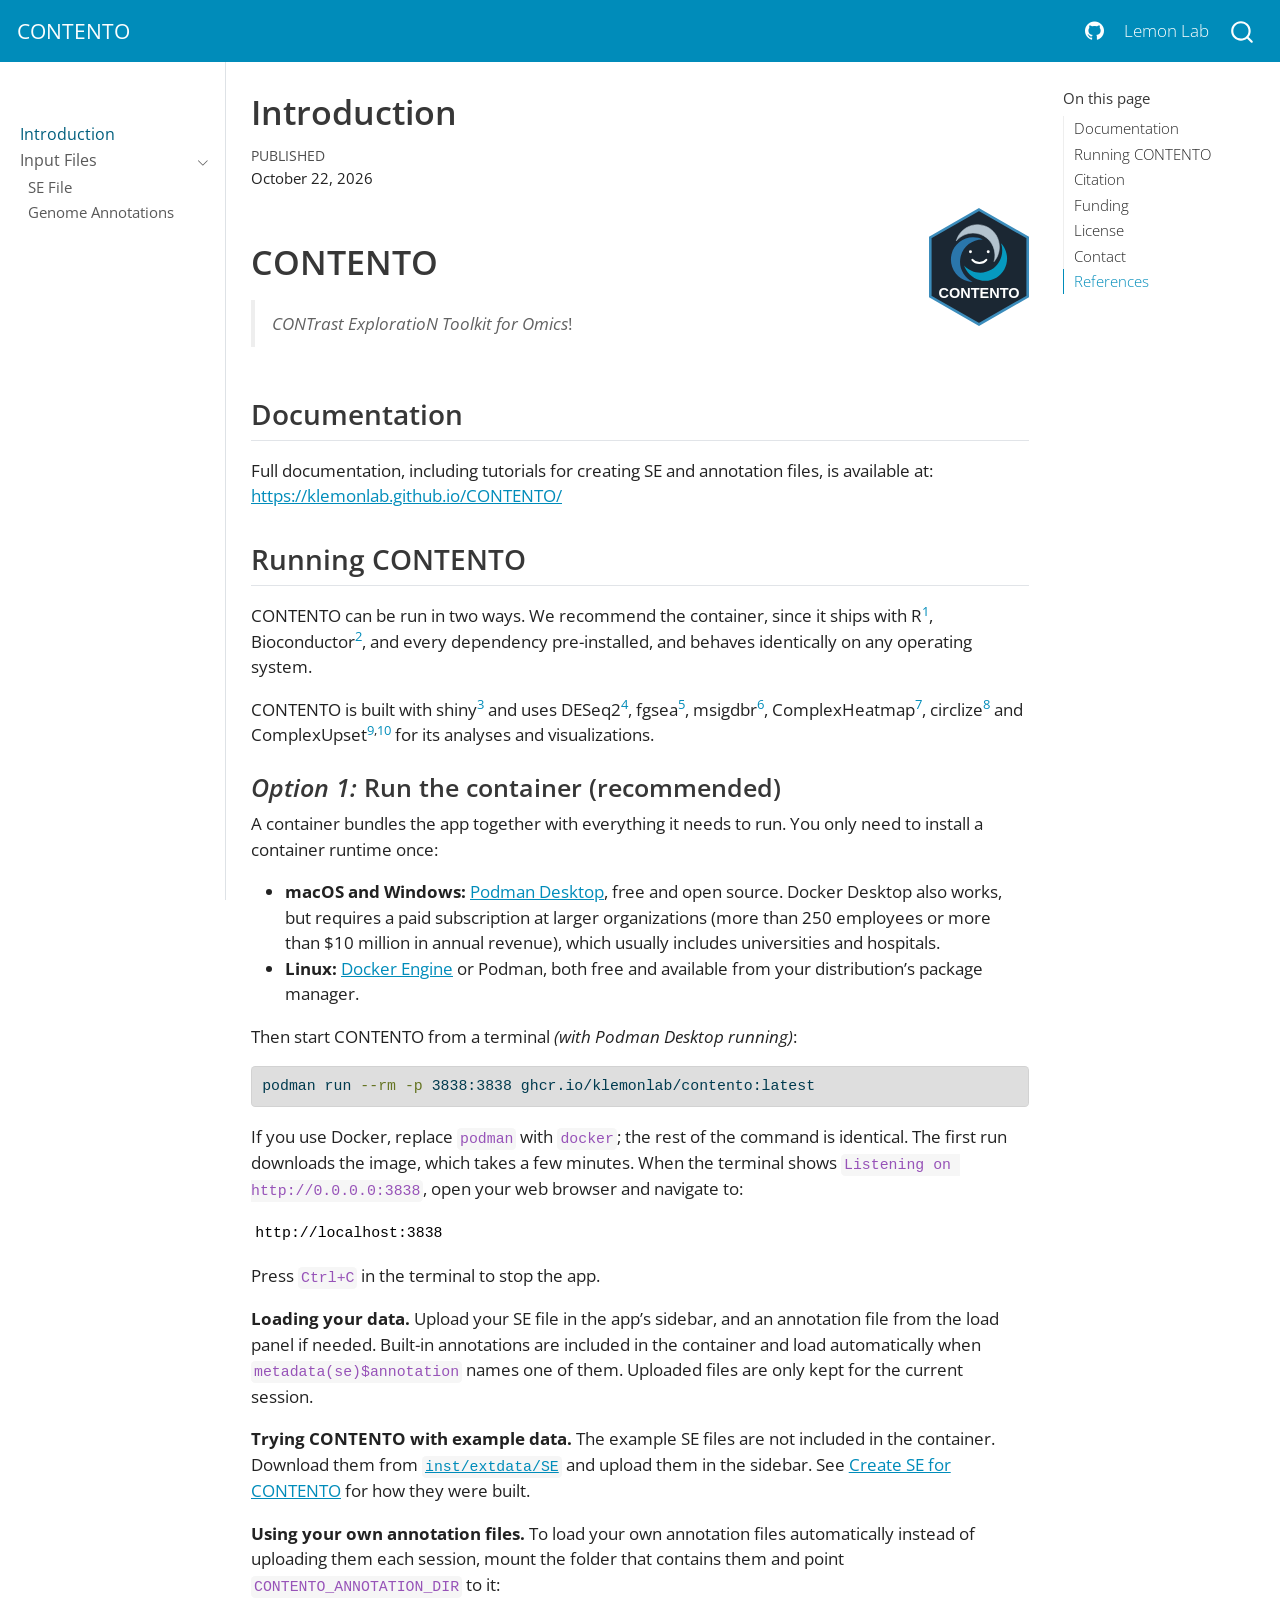
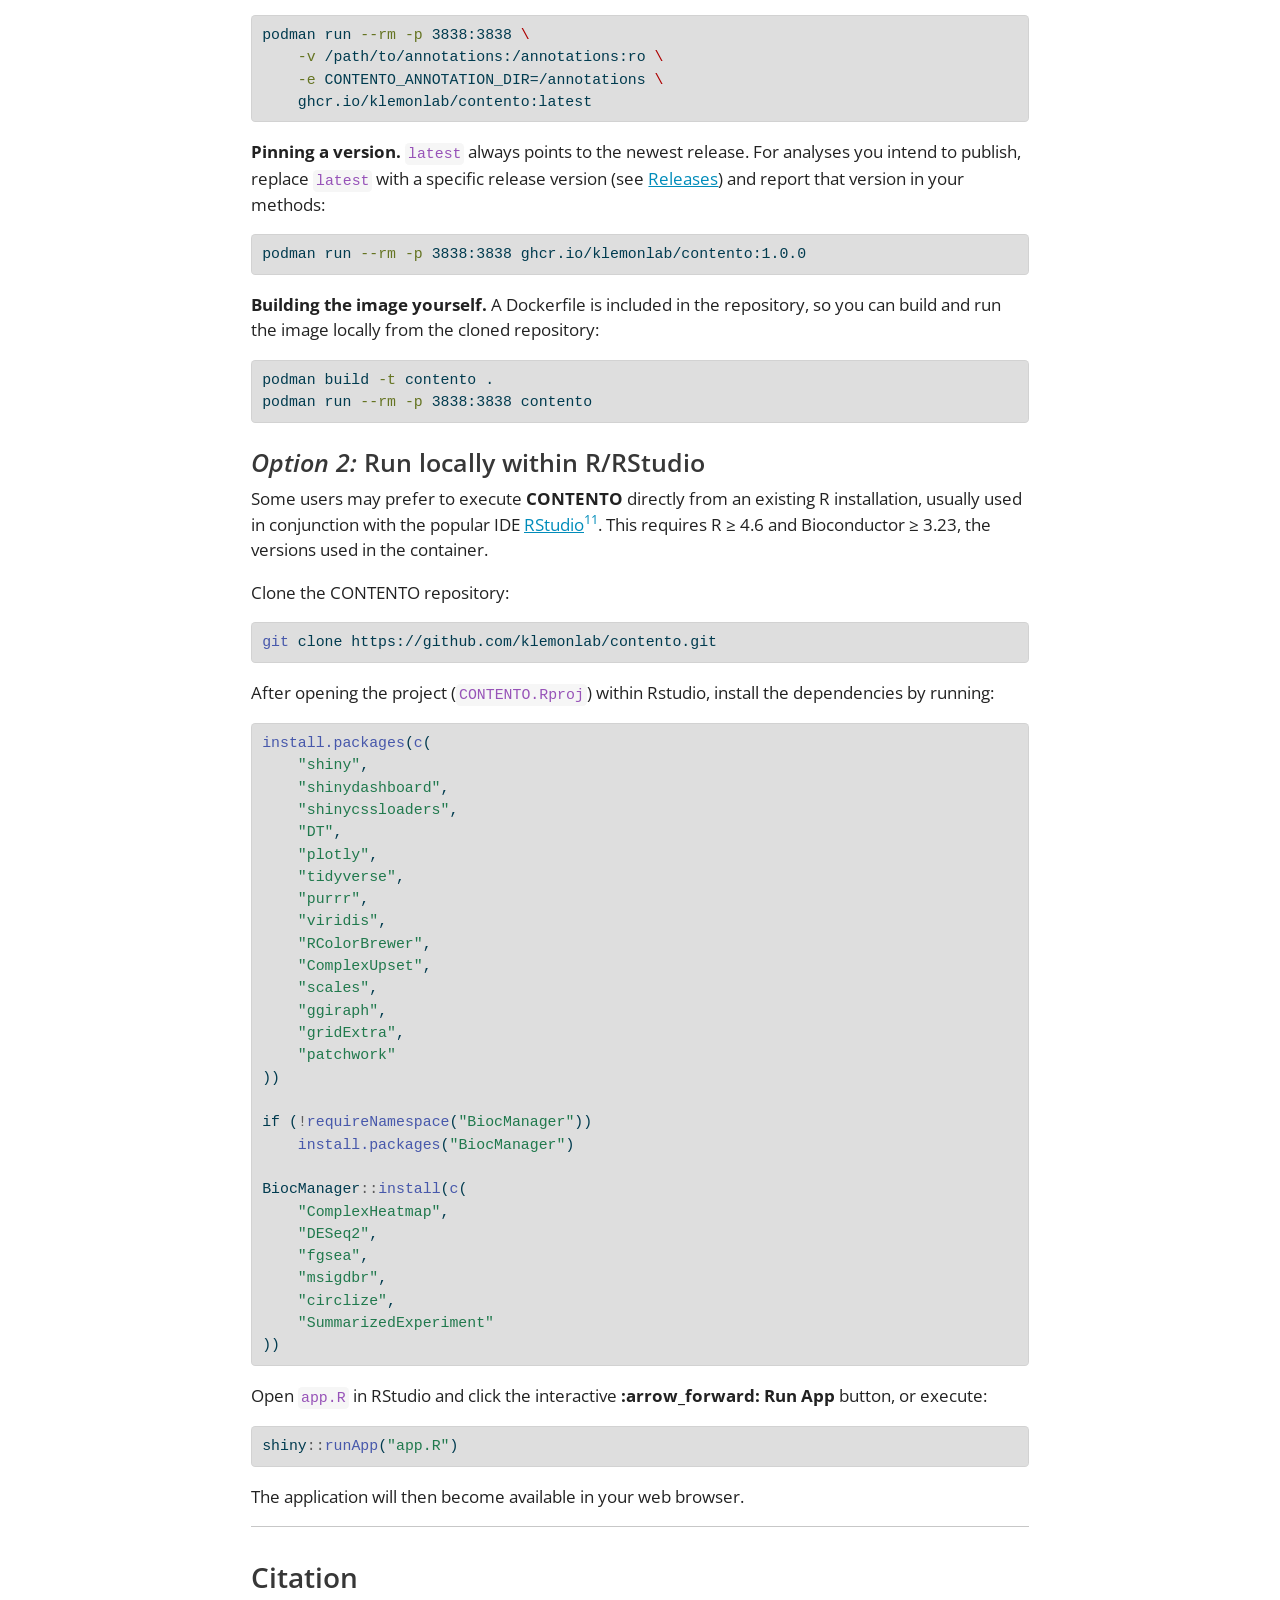
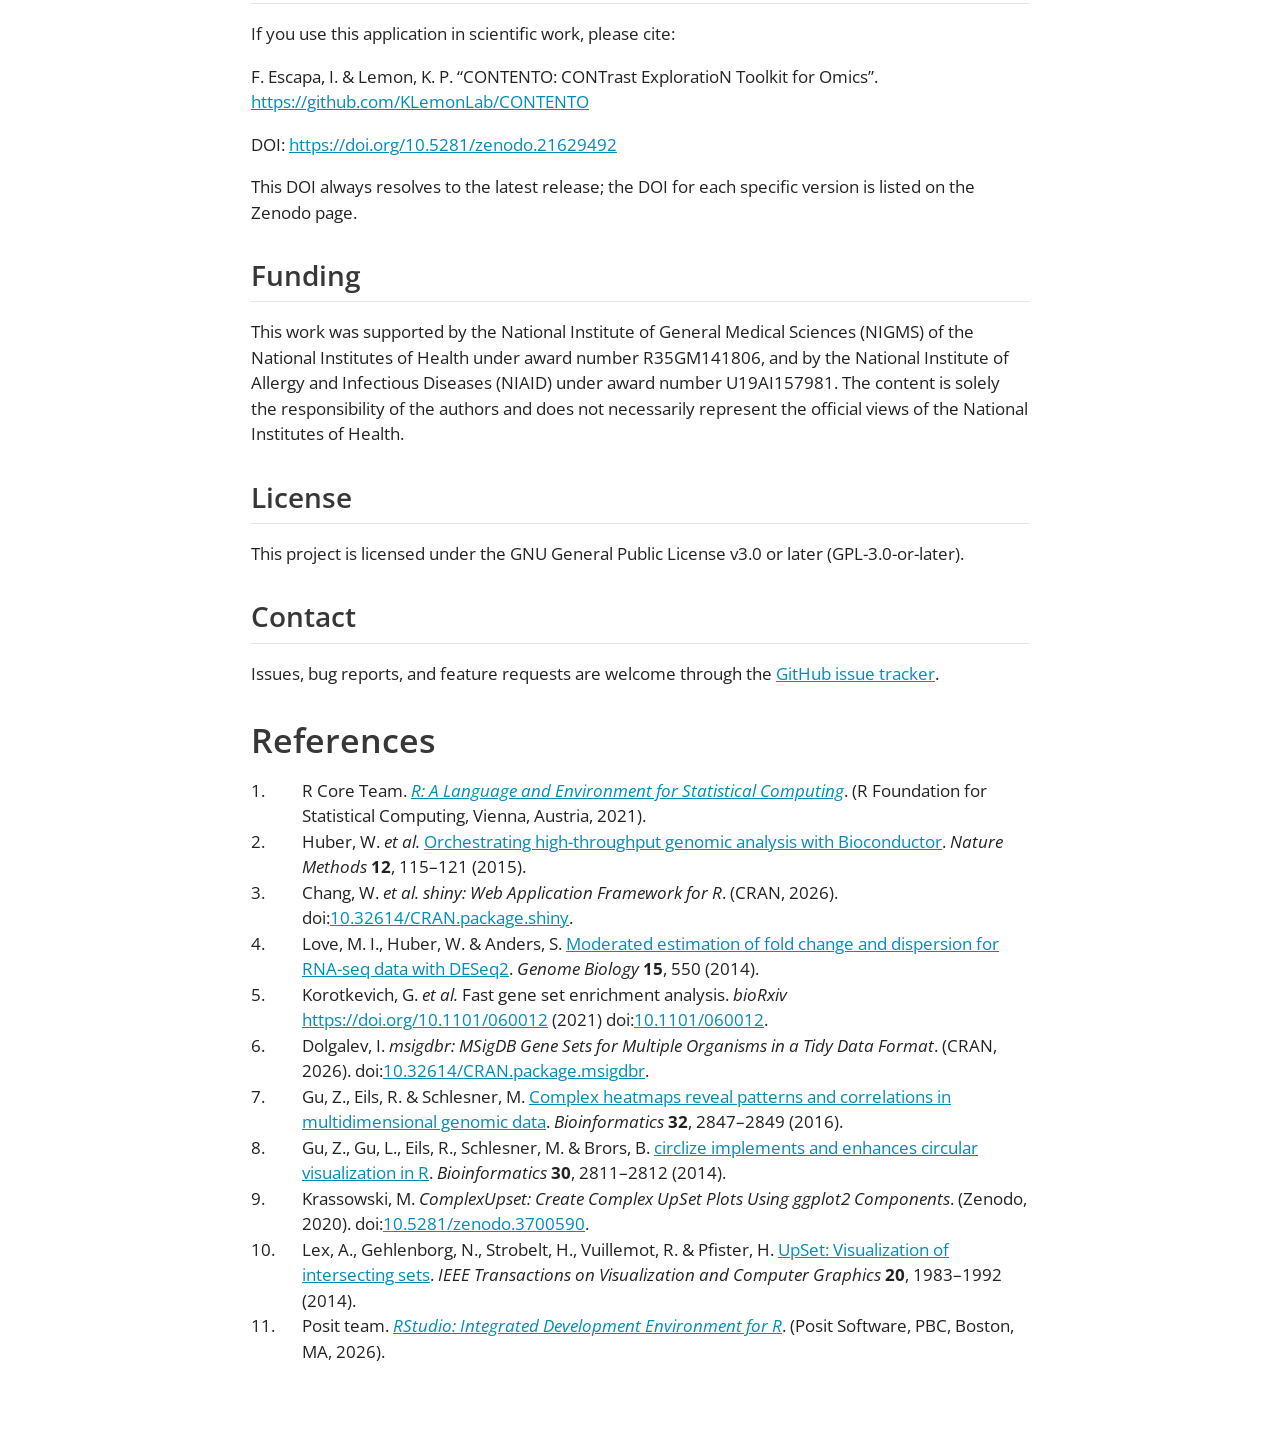
==== commit 9ddcf0ab: "Release 1.0.0: Bioconductor 3.23 / R 4.6 base image, pinned CRAN snapshot, package versions in refer" ====
--- a/docs/index.html
+++ b/docs/index.html
@@ -6,7 +6,7 @@
 
 <meta name="viewport" content="width=device-width, initial-scale=1.0, user-scalable=yes">
 
-<meta name="dcterms.date" content="2026-10-21">
+<meta name="dcterms.date" content="2026-10-22">
 
 <title>CONTENTO - Introduction</title>
 <style>
@@ -239,7 +239,7 @@
     <div>
     <div class="quarto-title-meta-heading">Published</div>
     <div class="quarto-title-meta-contents">
-      <p class="date">October 21, 2026</p>
+      <p class="date">October 22, 2026</p>
     </div>
   </div>
   
@@ -308,7 +308,7 @@
 </section>
 <section id="option-2-run-locally-within-rrstudio" class="level3">
 <h3 class="anchored" data-anchor-id="option-2-run-locally-within-rrstudio"><em>Option 2:</em> Run locally within R/RStudio</h3>
-<p>Some users may prefer to execute <strong>CONTENTO</strong> directly from an existing R installation, usually used in conjunction with the popular IDE <a href="https://posit.co/download/rstudio-desktop">RStudio</a><span class="citation" data-cites="RStudio"><sup><a href="#ref-RStudio" role="doc-biblioref">11</a></sup></span>. This requires R ≥ 4.4 and Bioconductor ≥ 3.19, the versions used in the container.</p>
+<p>Some users may prefer to execute <strong>CONTENTO</strong> directly from an existing R installation, usually used in conjunction with the popular IDE <a href="https://posit.co/download/rstudio-desktop">RStudio</a><span class="citation" data-cites="RStudio"><sup><a href="#ref-RStudio" role="doc-biblioref">11</a></sup></span>. This requires R ≥ 4.6 and Bioconductor ≥ 3.23, the versions used in the container.</p>
 <p>Clone the CONTENTO repository:</p>
 <div class="cell">
 <div class="sourceCode cell-code" id="cb6"><pre class="sourceCode bash code-with-copy"><code class="sourceCode bash"><span id="cb6-1"><a href="#cb6-1" aria-hidden="true" tabindex="-1"></a><span class="fu">git</span> clone https://github.com/klemonlab/contento.git</span></code><button title="Copy to Clipboard" class="code-copy-button"><i class="bi"></i></button></pre></div>
@@ -381,7 +381,7 @@
 <div class="csl-left-margin">2. </div><div class="csl-right-inline">Huber, W. <em>et al.</em> <a href="https://doi.org/10.1038/nmeth.3252">Orchestrating high-throughput genomic analysis with Bioconductor</a>. <em>Nature Methods</em> <strong>12</strong>, 115–121 (2015).</div>
 </div>
 <div id="ref-shiny" class="csl-entry" role="listitem">
-<div class="csl-left-margin">3. </div><div class="csl-right-inline">Chang, W. <em>et al.</em> <em><span class="nocase">shiny</span>: Web Application Framework for <span>R</span></em>. (2026). doi:<a href="https://doi.org/10.32614/CRAN.package.shiny">10.32614/CRAN.package.shiny</a>.</div>
+<div class="csl-left-margin">3. </div><div class="csl-right-inline">Chang, W. <em>et al.</em> <em><span class="nocase">shiny</span>: Web Application Framework for <span>R</span></em>. (CRAN, 2026). doi:<a href="https://doi.org/10.32614/CRAN.package.shiny">10.32614/CRAN.package.shiny</a>.</div>
 </div>
 <div id="ref-Love2014" class="csl-entry" role="listitem">
 <div class="csl-left-margin">4. </div><div class="csl-right-inline">Love, M. I., Huber, W. &amp; Anders, S. <a href="https://doi.org/10.1186/s13059-014-0550-8">Moderated estimation of fold change and dispersion for RNA-seq data with DESeq2</a>. <em>Genome Biology</em> <strong>15</strong>, 550 (2014).</div>
@@ -390,7 +390,7 @@
 <div class="csl-left-margin">5. </div><div class="csl-right-inline">Korotkevich, G. <em>et al.</em> Fast gene set enrichment analysis. <em>bioRxiv</em> <a href="https://doi.org/10.1101/060012">https://doi.org/10.1101/060012</a> (2021) doi:<a href="https://doi.org/10.1101/060012">10.1101/060012</a>.</div>
 </div>
 <div id="ref-msigdbr" class="csl-entry" role="listitem">
-<div class="csl-left-margin">6. </div><div class="csl-right-inline">Dolgalev, I. <em><span class="nocase">msigdbr</span>: MSigDB Gene Sets for Multiple Organisms in a Tidy Data Format</em>. (2025). doi:<a href="https://doi.org/10.32614/CRAN.package.msigdbr">10.32614/CRAN.package.msigdbr</a>.</div>
+<div class="csl-left-margin">6. </div><div class="csl-right-inline">Dolgalev, I. <em><span class="nocase">msigdbr</span>: MSigDB Gene Sets for Multiple Organisms in a Tidy Data Format</em>. (CRAN, 2026). doi:<a href="https://doi.org/10.32614/CRAN.package.msigdbr">10.32614/CRAN.package.msigdbr</a>.</div>
 </div>
 <div id="ref-gu2016" class="csl-entry" role="listitem">
 <div class="csl-left-margin">7. </div><div class="csl-right-inline">Gu, Z., Eils, R. &amp; Schlesner, M. <a href="https://doi.org/10.1093/bioinformatics/btw313">Complex heatmaps reveal patterns and correlations in multidimensional genomic data</a>. <em>Bioinformatics</em> <strong>32</strong>, 2847–2849 (2016).</div>
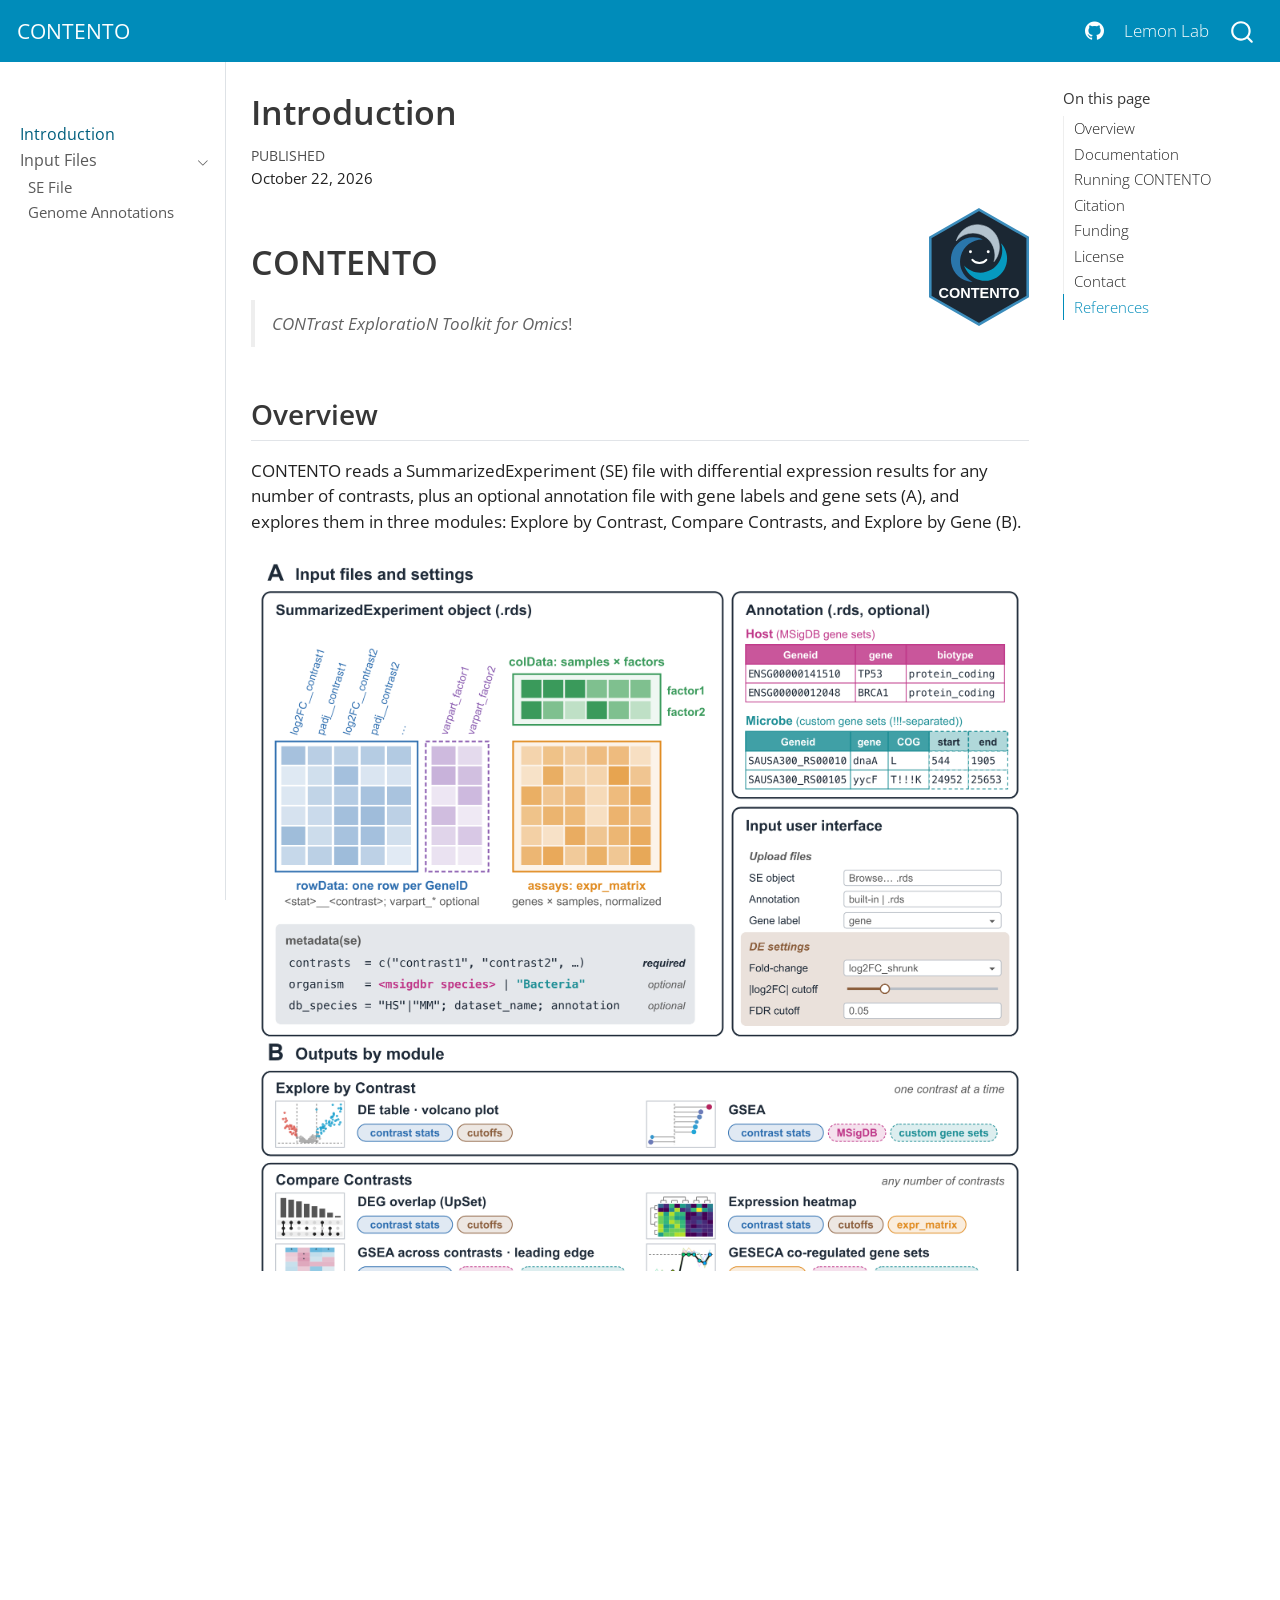
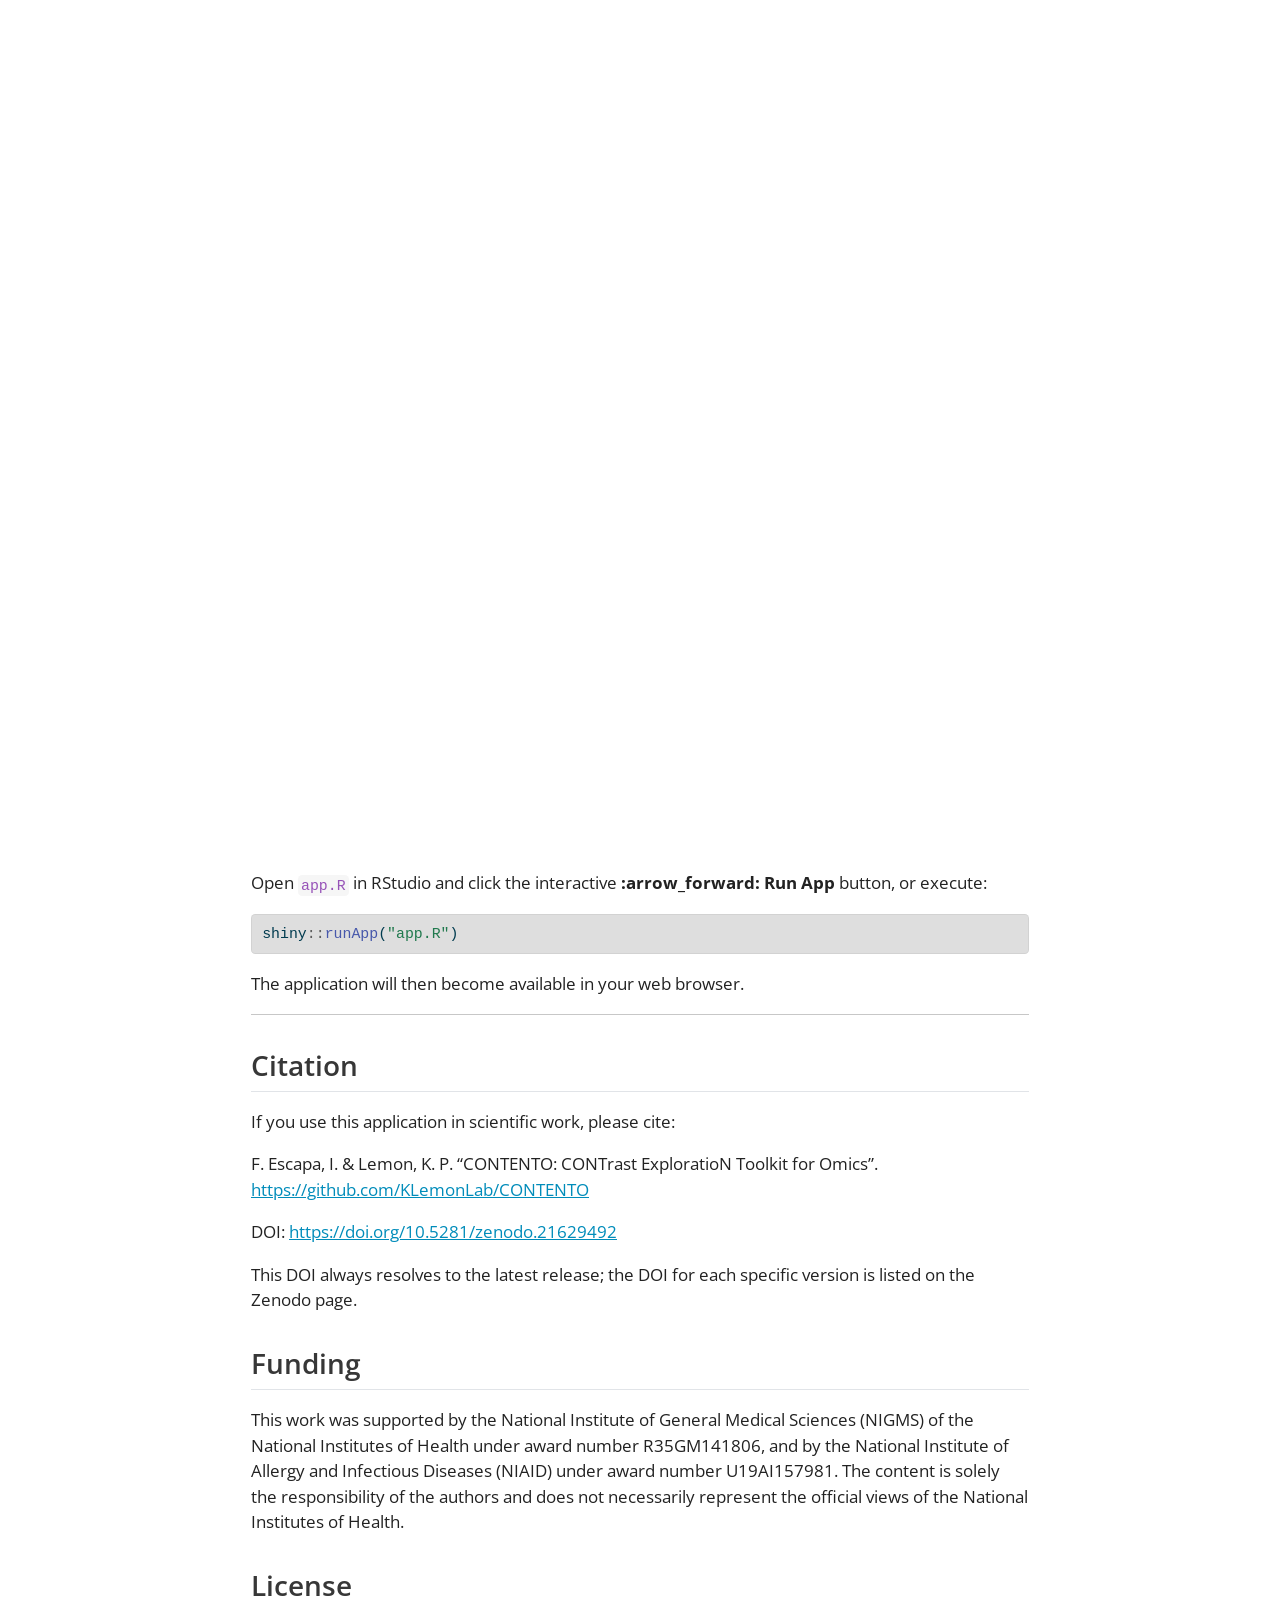
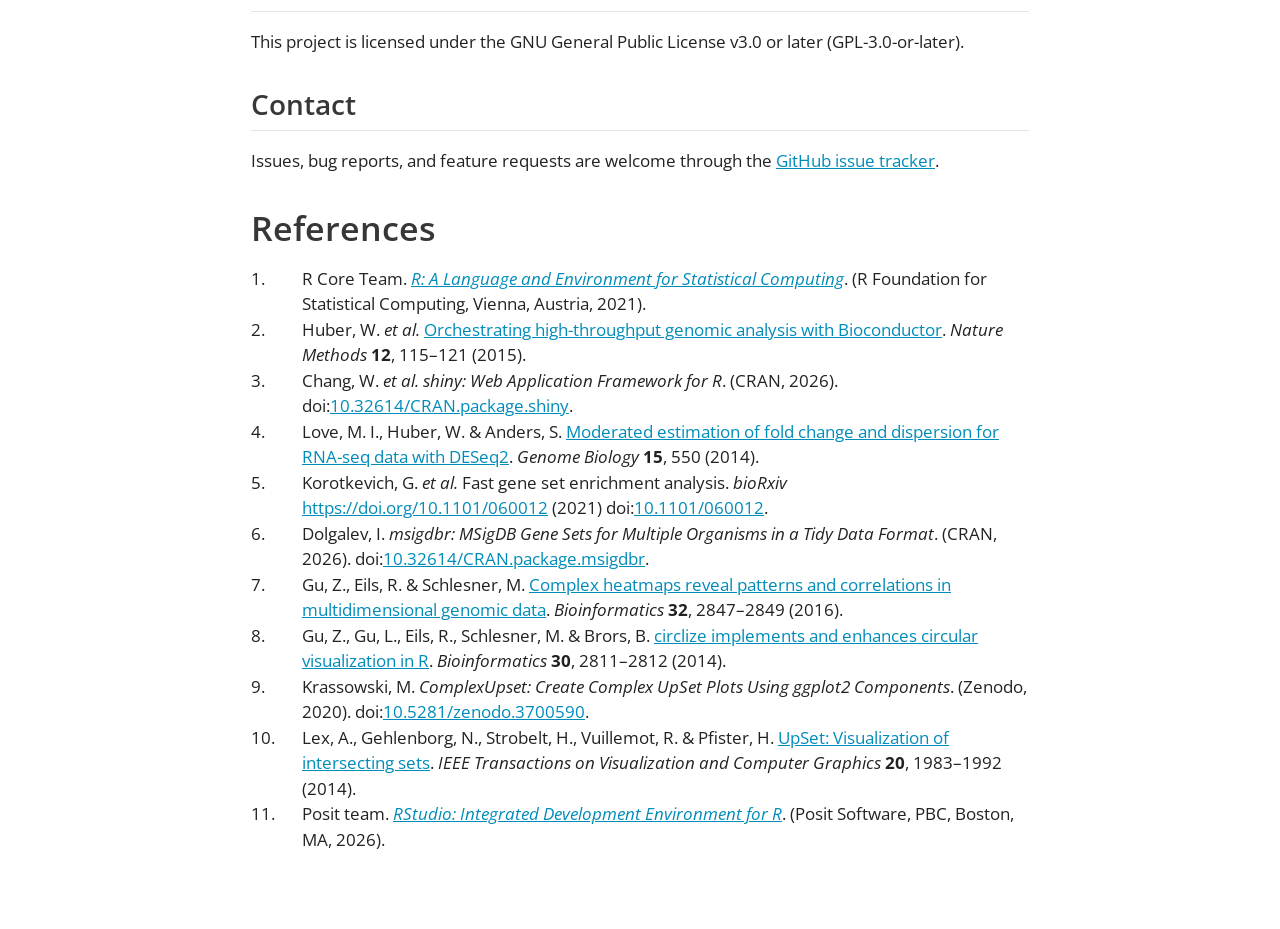
==== commit a13436ad: "Add Figure 1 overview to README and docs index" ====
--- a/docs/index.html
+++ b/docs/index.html
@@ -213,7 +213,8 @@
     <h2 id="toc-title">On this page</h2>
    
   <ul class="collapse">
-  <li><a href="#documentation" id="toc-documentation" class="nav-link active" data-scroll-target="#documentation">Documentation</a></li>
+  <li><a href="#overview" id="toc-overview" class="nav-link active" data-scroll-target="#overview">Overview</a></li>
+  <li><a href="#documentation" id="toc-documentation" class="nav-link" data-scroll-target="#documentation">Documentation</a></li>
   <li><a href="#running-contento" id="toc-running-contento" class="nav-link" data-scroll-target="#running-contento">Running CONTENTO</a></li>
   <li><a href="#citation" id="toc-citation" class="nav-link" data-scroll-target="#citation">Citation</a></li>
   <li><a href="#funding" id="toc-funding" class="nav-link" data-scroll-target="#funding">Funding</a></li>
@@ -265,6 +266,11 @@
 </div>
 </div>
 </div>
+<section id="overview" class="level2">
+<h2 class="anchored" data-anchor-id="overview">Overview</h2>
+<p>CONTENTO reads a SummarizedExperiment (SE) file with differential expression results for any number of contrasts, plus an optional annotation file with gene labels and gene sets (A), and explores them in three modules: Explore by Contrast, Compare Contrasts, and Explore by Gene (B).</p>
+<p><img src="images/contento_overview.png" class="img-fluid" alt="CONTENTO inputs and outputs"></p>
+</section>
 <section id="documentation" class="level2">
 <h2 class="anchored" data-anchor-id="documentation">Documentation</h2>
 <p>Full documentation, including tutorials for creating SE and annotation files, is available at: <a href="https://klemonlab.github.io/CONTENTO/" class="uri">https://klemonlab.github.io/CONTENTO/</a></p>
